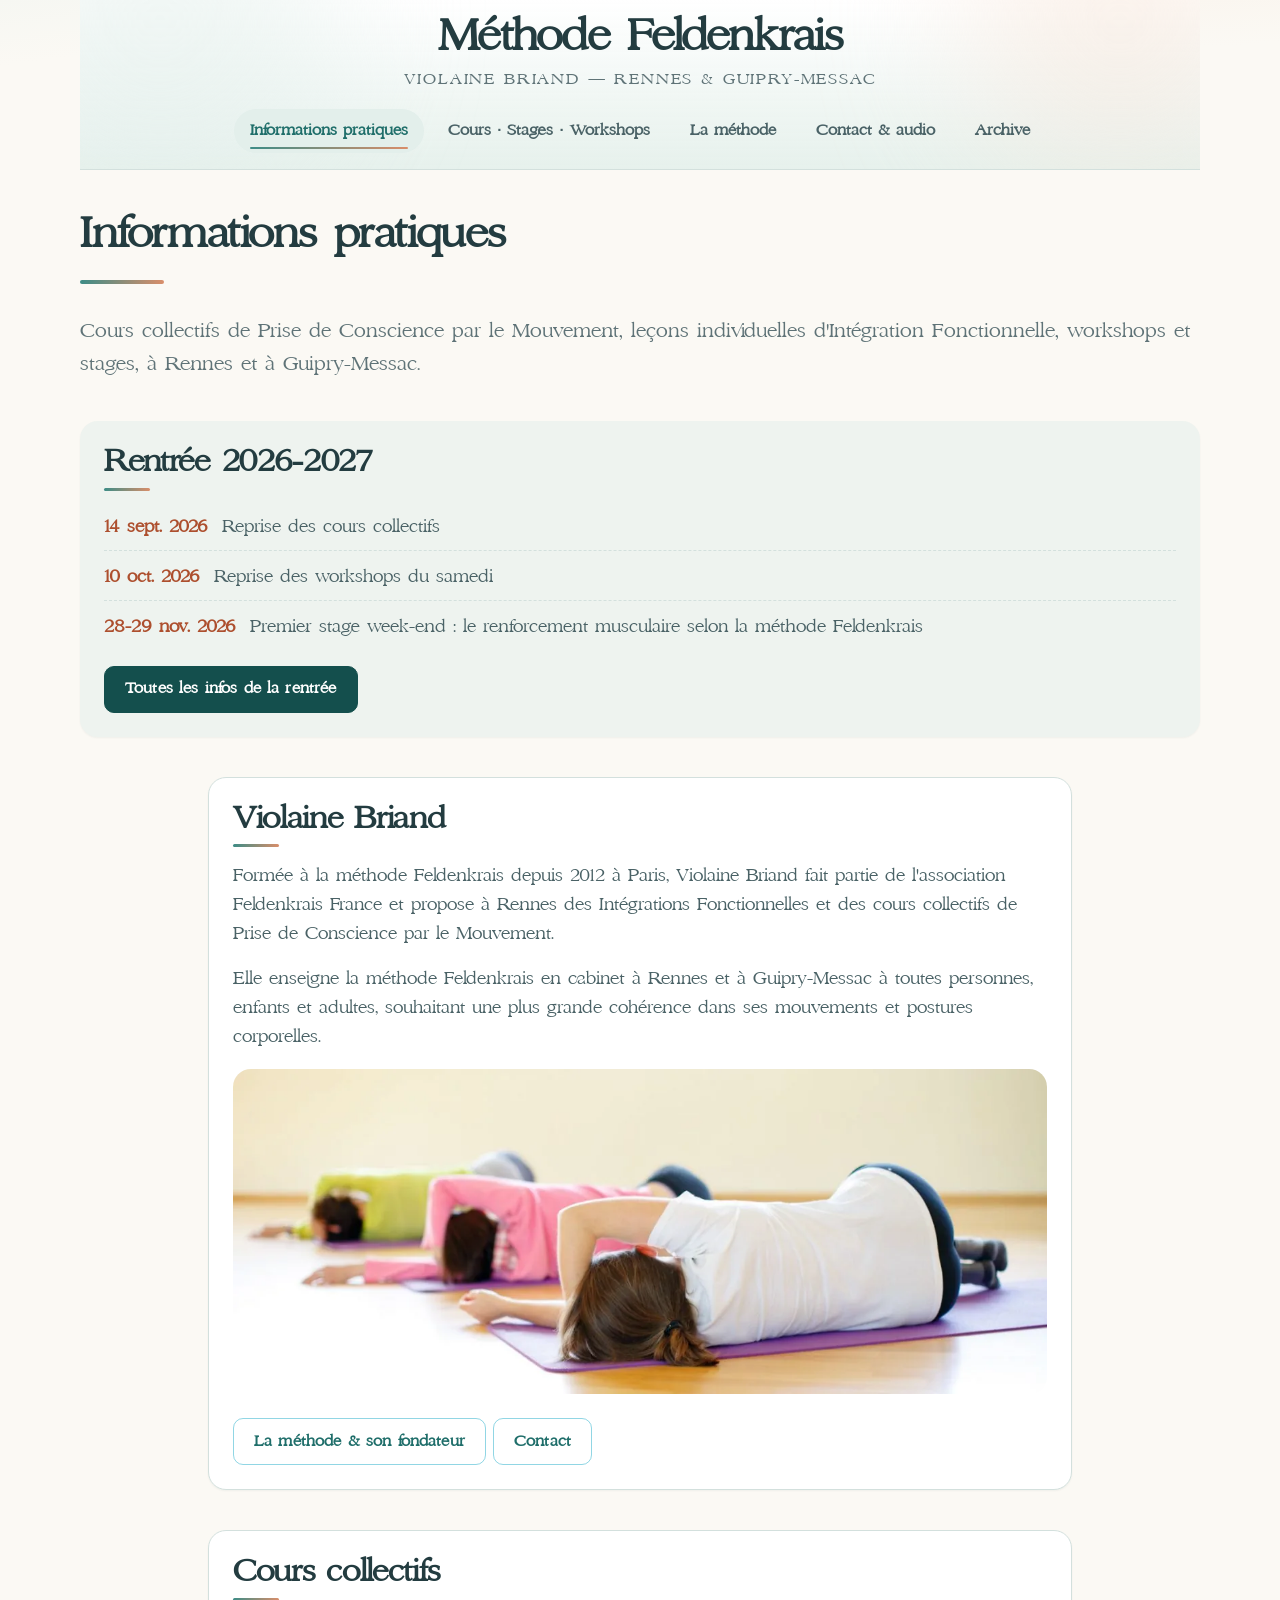
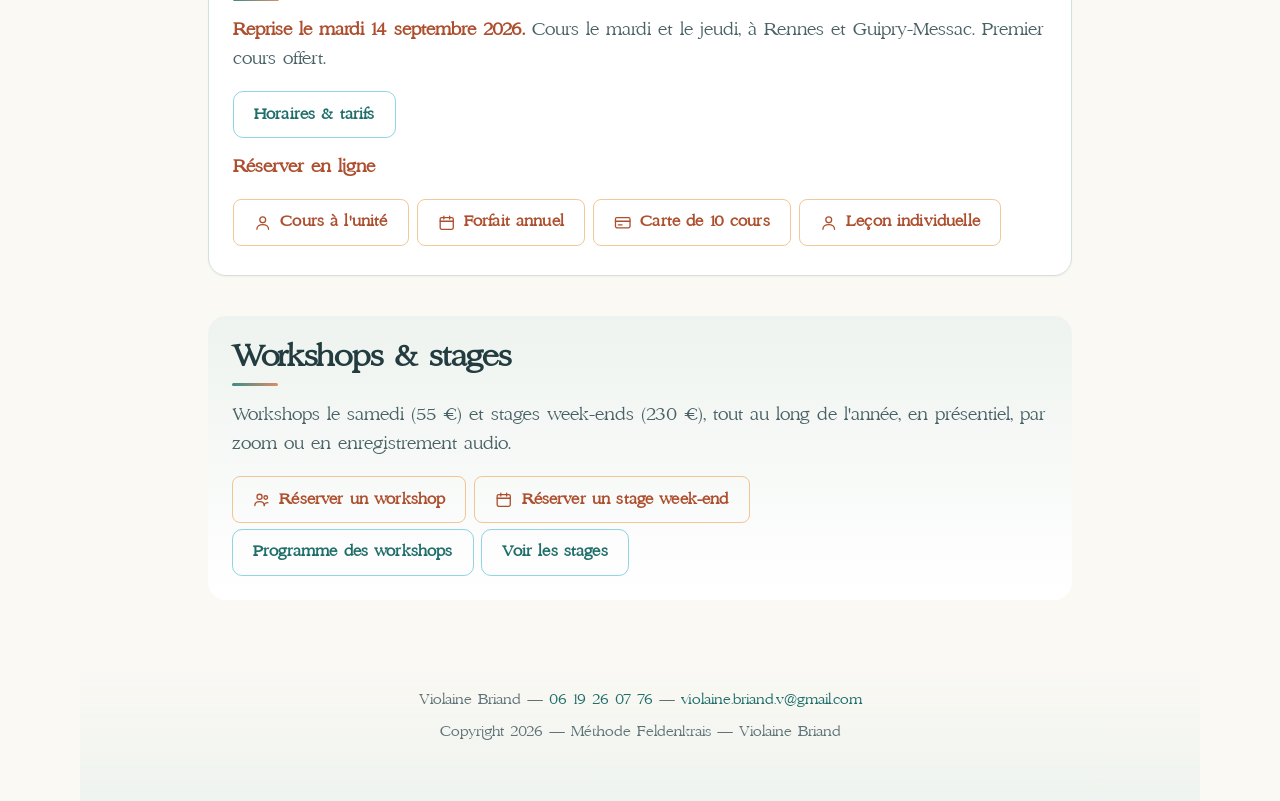
==== index.html @ bdef85f6 "Palette sauge/terracotta/crème, suppression police Radiogram, retrait téléphone du header" ====
<!DOCTYPE html>
<html lang="fr">
<head>
  <meta charset="UTF-8">
  <meta name="viewport" content="width=device-width, initial-scale=1">
  <title>Feldenkrais à Rennes : cours, ateliers et tarifs — Violaine Briand</title>
  <meta name="description" content="Cours collectifs et leçons individuelles de la méthode Feldenkrais à Rennes et Guipry-Messac avec Violaine Briand. Horaires, tarifs, workshops 2026-2027 et stages.">
  <link rel="canonical" href="https://www.violainebriand.com/">
  <meta property="og:title" content="Feldenkrais à Rennes : cours, ateliers et tarifs — Violaine Briand">
  <meta property="og:description" content="Cours collectifs et leçons individuelles de la méthode Feldenkrais à Rennes avec Violaine Briand.">
  <meta property="og:type" content="website">
  <meta property="og:url" content="https://www.violainebriand.com/">
  <meta property="og:locale" content="fr_FR">
  <meta property="og:image" content="https://www.violainebriand.com/assets/images/cours-collectif-photo.jpg">
  <meta name="twitter:card" content="summary_large_image">
  <meta name="theme-color" content="#144f4d">
  <link rel="icon" href="assets/images/favicon.svg" type="image/svg+xml">
  <link rel="preload" href="assets/fonts/Benefits.woff2" as="font" type="font/woff2" crossorigin>
  <link rel="stylesheet" href="assets/css/style.css">
  <script src="assets/js/main.js" defer></script>
  <script type="application/ld+json">
  {
    "@context": "https://schema.org",
    "@type": "HealthAndBeautyBusiness",
    "name": "Méthode Feldenkrais — Violaine Briand",
    "description": "Cours collectifs et leçons individuelles de la méthode Feldenkrais à Rennes et Guipry-Messac.",
    "url": "https://www.violainebriand.com/",
    "telephone": "+33619260776",
    "email": "violaine.briand.v@gmail.com",
    "address": {
      "@type": "PostalAddress",
      "streetAddress": "33 avenue Jean Janvier",
      "addressLocality": "Rennes",
      "postalCode": "35000",
      "addressCountry": "FR"
    },
    "areaServed": ["Rennes", "Guipry-Messac"]
  }
  </script>
</head>
<body>
  <div id="page">
    <a class="skip-link" href="#main">Aller au contenu</a>

    <header id="masthead" class="site-header">
      <div class="site-branding">
        <a href="index.html" rel="home">
          <span class="site-title">Méthode Feldenkrais</span>
        </a>
        <p class="site-description">Violaine Briand — Rennes &amp; Guipry-Messac</p>
      </div>

      <nav id="site-navigation" class="main-navigation" aria-label="Navigation principale">
        <button class="menu-toggle" type="button" aria-expanded="false" aria-controls="primary-menu">
          <span class="menu-toggle-icon" aria-hidden="true"></span> Menu
        </button>
        <div class="menu">
          <ul id="primary-menu">
            <li class="page_item current_page_item"><a href="index.html" aria-current="page">Informations pratiques</a></li>
            <li class="page_item"><a href="stage.html">Cours · Stages · Workshops</a></li>
            <li class="page_item"><a href="methode.html">La méthode</a></li>
            <li class="page_item"><a href="contact.html">Contact &amp; audio</a></li>
            <li class="page_item"><a href="actualite.html">Archive</a></li>
          </ul>
        </div>
      </nav>
    </header>

    <main id="main" class="site-content">
      <h1 class="page-title">Informations pratiques</h1>
      <p class="page-intro lead">Cours collectifs de Prise de Conscience par le Mouvement, leçons individuelles d'Intégration Fonctionnelle, workshops et stages, à Rennes et à Guipry-Messac.</p>

      <!-- Rentrée 2026-2027 -->
      <section class="card rentree" aria-labelledby="titre-rentree">
        <h2 class="widget-title" id="titre-rentree">Rentrée 2026-2027</h2>
        <ul class="event-list">
          <li><a href="stage.html"><span class="event-date">14 sept. 2026</span> Reprise des cours collectifs</a></li>
          <li><a href="stage.html"><span class="event-date">10 oct. 2026</span> Reprise des workshops du samedi</a></li>
          <li><a href="stage.html"><span class="event-date">28-29 nov. 2026</span> Premier stage week-end : le renforcement musculaire selon la méthode Feldenkrais</a></li>
        </ul>
        <p><a class="button button--primary" href="stage.html">Toutes les infos de la rentrée</a></p>
      </section>

      <div class="panel-grid home-grid">

        <!-- Bloc 1 : présentation -->
        <section class="card" aria-labelledby="titre-violaine">
          <h2 class="widget-title" id="titre-violaine">Violaine Briand</h2>
          <p>Formée à la méthode Feldenkrais depuis 2012 à Paris, Violaine Briand fait partie de l'association Feldenkrais France et propose à Rennes des Intégrations Fonctionnelles et des cours collectifs de Prise de Conscience par le Mouvement.</p>
          <p>Elle enseigne la méthode Feldenkrais en cabinet à Rennes et à Guipry-Messac à toutes personnes, enfants et adultes, souhaitant une plus grande cohérence dans ses mouvements et postures corporelles.</p>

          <picture>
            <source srcset="assets/images/cours-collectif-photo.webp" type="image/webp">
            <img src="assets/images/cours-collectif-photo.jpg" alt="Cours collectif de méthode Feldenkrais à Rennes" width="1200" height="480" fetchpriority="high" decoding="async">
          </picture>

          <p class="mt-md">
            <a class="button" href="methode.html">La méthode &amp; son fondateur</a>
            <a class="button" href="contact.html">Contact</a>
          </p>
        </section>

        <!-- Bloc 2 : cours collectifs -->
        <section class="card" aria-labelledby="titre-cours">
          <h2 class="widget-title" id="titre-cours">Cours collectifs</h2>
          <p><strong class="accent">Reprise le mardi 14 septembre 2026.</strong> Cours le mardi et le jeudi, à Rennes et Guipry-Messac. Premier cours offert.</p>
          <p><a class="button" href="stage.html">Horaires &amp; tarifs</a></p>

          <p><strong class="accent">Réserver en ligne</strong></p>
          <ul class="pay-list">
            <li><a class="button" href="https://buy.stripe.com/00wbJ1fwV6Mp73d62WgrS01" target="_blank" rel="noopener"><svg class="pay-icon" viewBox="0 0 24 24" fill="none" stroke="currentColor" stroke-width="1.8" stroke-linecap="round" stroke-linejoin="round" aria-hidden="true"><circle cx="12" cy="8" r="4"/><path d="M4 21c0-4 3.5-6.5 8-6.5s8 2.5 8 6.5"/></svg> Cours à l'unité</a></li>
            <li><a class="button" href="https://buy.stripe.com/3cI3cvckJ8Ux73d1MGgrS02" target="_blank" rel="noopener"><svg class="pay-icon" viewBox="0 0 24 24" fill="none" stroke="currentColor" stroke-width="1.8" stroke-linecap="round" stroke-linejoin="round" aria-hidden="true"><rect x="3" y="5" width="18" height="16" rx="2"/><path d="M3 10h18M8 3v4M16 3v4"/></svg> Forfait annuel</a></li>
            <li><a class="button" href="https://buy.stripe.com/28EeVd2K9daNbjt770grS03" target="_blank" rel="noopener"><svg class="pay-icon" viewBox="0 0 24 24" fill="none" stroke="currentColor" stroke-width="1.8" stroke-linecap="round" stroke-linejoin="round" aria-hidden="true"><rect x="2" y="5" width="20" height="14" rx="2"/><path d="M2 10h20M6 15h5"/></svg> Carte de 10 cours</a></li>
            <li><a class="button" href="https://buy.stripe.com/7sY9AT98x0o1evF9f8grS05" target="_blank" rel="noopener"><svg class="pay-icon" viewBox="0 0 24 24" fill="none" stroke="currentColor" stroke-width="1.8" stroke-linecap="round" stroke-linejoin="round" aria-hidden="true"><circle cx="12" cy="8" r="4"/><path d="M4 21c0-4 3.5-6.5 8-6.5s8 2.5 8 6.5"/></svg> Leçon individuelle</a></li>
          </ul>
        </section>

        <!-- Bloc 3 : workshops & stages -->
        <section class="card card-soft" aria-labelledby="titre-workshops">
          <h2 class="widget-title" id="titre-workshops">Workshops &amp; stages</h2>
          <p>Workshops le samedi (55 €) et stages week-ends (230 €), tout au long de l'année, en présentiel, par zoom ou en enregistrement audio.</p>
          <ul class="pay-list">
            <li><a class="button" href="https://buy.stripe.com/7sY7sL0C11s55Z962WgrS04" target="_blank" rel="noopener"><svg class="pay-icon" viewBox="0 0 24 24" fill="none" stroke="currentColor" stroke-width="1.8" stroke-linecap="round" stroke-linejoin="round" aria-hidden="true"><circle cx="9" cy="8" r="3.5"/><path d="M2.5 20c0-3.5 3-5.5 6.5-5.5s6.5 2 6.5 5.5"/><circle cx="17.5" cy="9" r="2.5"/><path d="M15.5 20c0-2.5 2-4 5-4"/></svg> Réserver un workshop</a></li>
            <li><a class="button" href="https://buy.stripe.com/5kQcN5esRc6J3R10ICgrS0b" target="_blank" rel="noopener"><svg class="pay-icon" viewBox="0 0 24 24" fill="none" stroke="currentColor" stroke-width="1.8" stroke-linecap="round" stroke-linejoin="round" aria-hidden="true"><rect x="3" y="5" width="18" height="16" rx="2"/><path d="M3 10h18M8 3v4M16 3v4"/></svg> Réserver un stage week-end</a></li>
          </ul>
          <p>
            <a class="button" href="stage.html">Programme des workshops</a>
            <a class="button" href="stage.html">Voir les stages</a>
          </p>
        </section>

      </div>
    </main>

    <footer id="colophon" class="site-footer">
      <p class="footer-contact site-info">
        Violaine Briand — <a href="tel:+33619260776">06 19 26 07 76</a> —
        <a href="mailto:violaine.briand.v@gmail.com">violaine.briand.v@gmail.com</a>
      </p>
      <p class="site-info">Copyright 2026 — Méthode Feldenkrais — Violaine Briand</p>
    </footer>
  </div>
</body>
</html>
---- assets/css/style.css ----
/* ============================================================
   Méthode Feldenkrais — Violaine Briand
   Design premium : turquoise & orange clair
   ============================================================ */

/* ---- Polices ----
   Pour changer une police : modifiez la variable correspondante
   ci-dessous (dans :root) et l'@font-face associé.
   Rôles :
     --font-display : logo / titre principal (.site-title)
     --font-heading : titre de page (h1)
     --font-subhead : titres secondaires (h2, h3, h4, .widget-title, .entry-title)
     --font-body    : texte courant
     --font-nav     : liens du menu
     --font-accent  : libellés, métadonnées, boutons
   ---------------------------------------------------------- */
@font-face {
  font-family: 'Benefits';
  src: url('../fonts/Benefits.woff2') format('woff2'),
       url('../fonts/Benefits.ttf') format('truetype');
  font-weight: 400;
  font-style: normal;
  font-display: swap;
}

:root {
  --teal:        #3d8c86;
  --teal-dark:   #1f6e6a;
  --teal-deep:   #144f4d;
  --teal-soft:   #e3efeb;
  --orange:      #d98e6a;
  --orange-dark: #ad4f2e;
  --orange-soft: #f7e7db;

  --ink:   #233c40;
  --text:  #4a6266;
  --muted: #5f7377;
  --border:#d3e0dd;

  --bg:      #ffffff;
  --bg-page: #fbf9f4;
  --bg-soft: #eef3ef;

  --font-body:    'Benefits', 'Quicksand', 'Helvetica Neue', Helvetica, Arial, sans-serif;
  --font-display: 'Benefits', 'Quicksand', Georgia, serif;
  --font-heading: 'Benefits', 'Quicksand', 'Helvetica Neue', Helvetica, Arial, sans-serif;
  --font-subhead: 'Benefits', 'Quicksand', Georgia, serif;
  --font-nav:     'Benefits', 'Quicksand', 'Helvetica Neue', Helvetica, Arial, sans-serif;
  --font-accent:  'Benefits', 'Quicksand', 'Helvetica Neue', Helvetica, Arial, sans-serif;

  --fs-display: clamp(2.25rem, 1.5rem + 2.6vw, 3.5rem);
  --fs-h1:      clamp(1.9rem, 1.4rem + 1.6vw, 2.6rem);
  --fs-h2:      clamp(1.5rem, 1.25rem + 0.8vw, 2rem);
  --fs-h3:      1.375rem;
  --fs-h4:      1.125rem;
  --fs-lead:    1.1875rem;
  --fs-body:    1.0625rem;
  --fs-sm:      0.9375rem;

  --space-xs: 0.5rem;
  --space-sm: 1rem;
  --space-md: 1.5rem;
  --space-lg: 2.5rem;
  --space-xl: 4rem;

  --radius: 18px;
  --shadow:       0 18px 44px rgba(35, 60, 64, 0.14);
  --shadow-hover: 0 26px 60px rgba(35, 60, 64, 0.20);
  --shadow-orange:0 18px 44px rgba(173, 79, 46, 0.20);
}

/* ---- Reset ---- */
*, *::before, *::after { box-sizing: border-box; margin: 0; padding: 0; }

html {
  font-size: 100%;
  scroll-behavior: smooth;
  scroll-padding-top: 5rem;
  -webkit-text-size-adjust: 100%;
}

body {
  background: var(--bg-page);
  color: var(--text);
  font-family: var(--font-body);
  font-size: var(--fs-body);
  line-height: 1.7;
  -webkit-font-smoothing: antialiased;
  overflow-x: clip;
  background-image:
    radial-gradient(1100px 480px at 90% -10%, var(--orange-soft), transparent 60%),
    radial-gradient(1100px 520px at -10% -10%, var(--teal-soft), transparent 60%);
}

::selection { background: var(--teal-deep); color: #fff; }

a { color: var(--teal-dark); text-decoration: none; transition: color 0.25s ease; }
a:hover, a:focus-visible { color: var(--orange-dark); }

:focus-visible {
  outline: 3px solid var(--teal-deep);
  outline-offset: 2px;
}

img { max-width: 100%; height: auto; display: block; border-radius: var(--radius); }
.method-grid img { width: 100%; }

h1, h2, h3, h4 {
  color: var(--ink);
  font-weight: 700;
  line-height: 1.25;
  letter-spacing: -0.01em;
  text-wrap: balance;
  text-rendering: optimizeLegibility;
}
h1 { font-family: var(--font-heading); font-size: var(--fs-h1); }
h2 { font-family: var(--font-subhead); font-weight: 700; font-size: var(--fs-h2); }
h3 { font-family: var(--font-subhead); font-weight: 600; font-size: var(--fs-h3); }
h4 { font-family: var(--font-subhead); font-weight: 600; font-size: var(--fs-h4); }

p, ul, ol { margin-bottom: var(--space-sm); }
ul, ol { padding-left: 1.25rem; }
li { margin-bottom: 0.35rem; }

hr {
  border: none;
  height: 2px;
  border-radius: 2px;
  margin: var(--space-md) 0;
  background: linear-gradient(90deg, var(--teal), var(--orange), rgba(12, 165, 196, 0.05));
}

strong { color: var(--ink); }

/* ---- Layout : pleine largeur ---- */
#page {
  width: 100%;
  max-width: 76rem;
  margin-inline: auto;
  padding: 0 clamp(1rem, 4vw, 3rem);
}

.site-content { margin-bottom: var(--space-xl); }

/* ---- Header ---- */
.site-header {
  position: sticky;
  top: 0;
  z-index: 100;
  overflow: hidden;
  border-bottom: 1px solid var(--border);
  margin-bottom: var(--space-lg);
  padding: 0.9rem 0 1rem;
  background: linear-gradient(180deg, rgba(255, 255, 255, 0.96) 0%, rgba(227, 239, 235, 0.88) 100%);
  backdrop-filter: blur(10px);
  -webkit-backdrop-filter: blur(10px);
}
.site-header::before,
.site-header::after {
  content: "";
  position: absolute;
  border-radius: 50%;
  filter: blur(70px);
  opacity: 0.5;
  z-index: 0;
  pointer-events: none;
}
.site-header::before {
  width: 360px; height: 360px;
  background: var(--teal-soft);
  top: -160px; left: -100px;
  animation: drift 16s ease-in-out infinite;
}
.site-header::after {
  width: 320px; height: 320px;
  background: var(--orange-soft);
  top: -140px; right: -80px;
  animation: drift 20s ease-in-out infinite reverse;
}
.site-branding, .main-navigation { position: relative; z-index: 1; }

.site-branding { text-align: center; margin-bottom: var(--space-sm); }
.site-branding a { text-decoration: none; }
.site-title {
  color: var(--ink);
  font-family: var(--font-display);
  font-size: clamp(1.7rem, 1.3rem + 2.2vw, 2.7rem);
  font-weight: 700;
  letter-spacing: -0.02em;
  line-height: 1.15;
  transition: color 0.3s ease;
}
.site-branding a:hover .site-title { color: var(--teal-dark); }
.site-description {
  font-family: var(--font-display);
  font-size: 0.95rem;
  font-weight: 400;
  letter-spacing: 0.12em;
  text-transform: uppercase;
  margin-top: 0.2rem;
  color: var(--muted);
}

/* ---- Navigation ---- */
.main-navigation { font-family: var(--font-nav); font-size: 0.95rem; }

.main-navigation .menu-toggle {
  display: none;
  align-items: center;
  gap: 0.5rem;
  margin: 0 auto;
  background: transparent;
  border: 1px solid rgba(12, 165, 196, 0.45);
  border-radius: 10px;
  color: var(--teal-dark);
  cursor: pointer;
  font: inherit;
  font-weight: 600;
  padding: 0.6rem 1.2rem;
  transition: background 0.2s ease, color 0.2s ease;
}
.main-navigation .menu-toggle:hover {
  background: var(--teal-dark);
  color: #fff;
}
.main-navigation .menu-toggle .menu-toggle-icon {
  display: inline-block;
  width: 1.1em;
  border-top: 2px solid currentColor;
  border-bottom: 6px double currentColor;
  height: 0.75em;
}

.main-navigation ul {
  display: flex;
  flex-wrap: wrap;
  gap: 0.25rem 0.5rem;
  justify-content: center;
  list-style: none;
  margin: 0;
  padding: 0;
}
.main-navigation li { margin: 0; }
.main-navigation a {
  border-radius: 999px;
  color: var(--text);
  display: block;
  font-weight: 600;
  padding: 0.55rem 1rem;
  text-decoration: none;
  position: relative;
  transition: color 0.25s ease, background 0.25s ease, transform 0.25s ease;
}
.main-navigation a::after {
  content: "";
  position: absolute;
  left: 1rem;
  right: 1rem;
  bottom: 0.2rem;
  height: 2px;
  border-radius: 2px;
  background: linear-gradient(90deg, var(--teal), var(--orange));
  transform: scaleX(0);
  transform-origin: left;
  transition: transform 0.3s ease;
}
.main-navigation a:hover { background: var(--bg-soft); color: var(--teal-dark); transform: translateY(-1px); }
.main-navigation a:hover::after,
.main-navigation .current_page_item > a::after { transform: scaleX(1); }
.main-navigation .current_page_item > a {
  background: var(--teal-soft);
  color: var(--teal-dark);
}

/* ---- Skip link ---- */
.skip-link {
  position: absolute;
  left: -9999px;
  top: 0;
  z-index: 999;
  background: var(--teal);
  color: #fff;
  padding: 0.5rem 1rem;
}
.skip-link:focus { left: 0; }

/* ---- Grid ---- */
.panel-grid {
  display: grid;
  gap: var(--space-lg);
  margin-bottom: var(--space-lg);
  align-items: start;
}
.home-grid   { grid-template-columns: minmax(0, 1fr); max-width: 54rem; margin: 0 auto; }
.method-grid { grid-template-columns: minmax(0, 1fr) minmax(0, 2fr); }
.method-grid-alt { grid-template-columns: minmax(0, 2fr) minmax(0, 1fr); }
.contact-grid { grid-template-columns: minmax(0, 1fr) minmax(0, 1.4fr); }
.contact-grid-alt { grid-template-columns: minmax(0, 1.8fr) minmax(0, 1fr); }

/* ---- Cards ---- */
.card {
  background: var(--bg);
  border: 1px solid var(--border);
  border-radius: var(--radius);
  box-shadow: 0 1px 2px rgba(20, 54, 59, 0.05);
  padding: var(--space-md);
  position: relative;
  transition: transform 0.45s cubic-bezier(0.22, 0.61, 0.36, 1), box-shadow 0.45s ease;
}
.card:hover {
  transform: translateY(-6px);
  box-shadow: var(--shadow);
}
.card > *:last-child { margin-bottom: 0; }
.card-soft {
  background: linear-gradient(180deg, var(--bg-soft), #ffffff);
  box-shadow: none;
  border: none;
}

.widget-title {
  color: var(--ink);
  font-family: var(--font-subhead);
  font-size: var(--fs-h2);
  margin-bottom: var(--space-sm);
  padding-bottom: 0.5rem;
  position: relative;
}
.widget-title::after {
  content: "";
  position: absolute;
  left: 0;
  bottom: 0;
  width: 46px;
  height: 3px;
  border-radius: 3px;
  background: linear-gradient(90deg, var(--teal), var(--orange));
}

/* ---- Content ---- */
.page-title {
  border-bottom: none;
  margin-bottom: var(--space-md);
  padding-bottom: var(--space-xs);
  position: relative;
}
.page-title::after {
  content: "";
  display: block;
  width: 84px;
  height: 4px;
  border-radius: 4px;
  margin-top: 0.45em;
  background: linear-gradient(90deg, var(--teal), var(--orange));
  transform-origin: left;
  animation: barGrow 0.9s ease both;
}
.page-intro { color: var(--muted); margin-bottom: var(--space-lg); }

.post {
  border-bottom: none;
  margin-bottom: var(--space-lg);
  padding-bottom: 0;
}
.post + .post::before {
  content: "";
  display: block;
  height: 2px;
  margin-bottom: var(--space-lg);
  border-radius: 2px;
  background: linear-gradient(90deg, rgba(12, 165, 196, 0.45), rgba(247, 162, 59, 0.15), rgba(12, 165, 196, 0.03));
}
.post:last-of-type { border-bottom: none; }
.entry-header { margin-bottom: var(--space-sm); }
.entry-title { font-family: var(--font-subhead); font-weight: 600; font-size: 1.5rem; margin-bottom: 0.25rem; }
.entry-meta {
  align-items: center;
  color: var(--muted);
  display: flex;
  flex-wrap: wrap;
  font-family: var(--font-accent);
  font-size: 0.85rem;
  gap: 0.75rem;
}
.entry-content > *:last-child { margin-bottom: 0; }

/* ---- Listes de dates ---- */
.schedule { list-style: none; padding: 0; }
.schedule li {
  border-bottom: 1px dashed var(--border);
  display: grid;
  gap: 0.1rem 1rem;
  grid-template-columns: 9.5rem 1fr;
  padding: 0.5rem 0;
  transition: padding-left 0.25s ease;
}
.schedule li:hover { padding-left: 0.4rem; }
.schedule li:last-child { border-bottom: none; }
.schedule .date { color: var(--teal-dark); font-weight: 700; }
.schedule .theme { color: var(--text); }

.info-list { list-style: none; padding: 0; }
.info-list li { border-bottom: 1px dashed var(--border); padding: 0.45rem 0; }
.info-list li:last-child { border-bottom: none; }

/* ---- Boutons de paiement ---- */
.pay-list {
  list-style: none;
  padding: 0;
  margin: 0.25rem 0 0;
  display: flex;
  flex-wrap: wrap;
  justify-content: flex-start;
  gap: 0.5rem;
}
a.button[href*="buy.stripe.com"] {
  display: inline-flex;
  align-items: center;
  gap: 0.55rem;
  border-radius: 8px;
}
.pay-icon { width: 1.15em; height: 1.15em; flex: none; }

/* ---- Bloc rentrée / événements ---- */
.rentree {
  background: var(--bg-soft);
  border: none;
  border-radius: var(--radius);
  padding: var(--space-md);
  margin-bottom: var(--space-lg);
}
.event-list { list-style: none; padding: 0; margin: 0 0 var(--space-sm); }
.event-list li a {
  display: flex;
  gap: 0.9rem;
  align-items: baseline;
  color: var(--text);
  padding: 0.45rem 0;
  border-bottom: 1px dashed var(--border);
  transition: color 0.2s ease, padding-left 0.2s ease;
}
.event-list li:last-child a { border-bottom: none; }
.event-list li a:hover { color: var(--teal-dark); padding-left: 0.35rem; }
.event-list .event-date { color: var(--orange-dark); font-weight: 700; white-space: nowrap; }

/* ---- Boutons ---- */
.button {
  display: inline-block;
  background: transparent;
  color: var(--teal-dark);
  border: 1px solid rgba(12, 165, 196, 0.45);
  border-radius: 10px;
  font-family: var(--font-accent);
  font-weight: 600;
  font-size: 0.95rem;
  letter-spacing: 0.01em;
  padding: 0.6rem 1.25rem;
  text-decoration: none;
  transition: background 0.2s ease, color 0.2s ease, border-color 0.2s ease;
}
.button:hover, .button:focus-visible {
  background: var(--teal-dark);
  border-color: var(--teal-dark);
  color: #fff;
}

.button--primary {
  background: var(--teal-deep);
  border-color: var(--teal-deep);
  color: #fff;
}
.button--primary:hover, .button--primary:focus-visible {
  background: var(--teal-dark);
  border-color: var(--teal-dark);
  color: #fff;
}

.pay-list .button {
  color: var(--orange-dark);
  border-color: rgba(229, 133, 28, 0.45);
}
.pay-list .button:hover, .pay-list .button:focus-visible {
  background: var(--orange-dark);
  border-color: var(--orange-dark);
  color: #fff;
}

/* ---- Figures ---- */
figure { margin-bottom: var(--space-md); }
figure img {
  border-radius: var(--radius);
  margin-inline: auto;
  transition: transform 0.5s cubic-bezier(0.2, 0.6, 0.2, 1), box-shadow 0.5s ease;
}
figure img:hover { transform: scale(1.02); box-shadow: 0 22px 46px rgba(12, 165, 196, 0.16); }
figcaption {
  color: var(--muted);
  font-family: var(--font-accent);
  font-size: 0.85rem;
  font-style: italic;
  margin-top: var(--space-xs);
  text-align: center;
}

/* ---- Accents de texte ---- */
.accent { color: var(--orange-dark); }
.highlight { color: var(--teal-dark); }
.lead { font-size: var(--fs-lead); }

.mt-sm { margin-top: var(--space-sm); }
.mt-md { margin-top: var(--space-md); }
.mb-md { margin-bottom: var(--space-md); }
.m-0   { margin: 0; }

/* ---- Polices spécifiques par page ---- */
body.blog .page-title { font-family: var(--font-subhead); font-weight: 600; }

/* ---- Stage dépliable (accordéon) ---- */
.stage-details { margin: 0.5rem 0 1rem; }
.stage-details summary {
  list-style: none;
  cursor: pointer;
  font-family: var(--font-display);
  font-weight: 600;
  font-size: 1.4rem;
  line-height: 1.3;
  color: var(--ink);
}
.stage-details summary::-webkit-details-marker { display: none; }
.stage-details summary::before {
  content: "+";
  display: inline-block;
  margin-right: 0.6rem;
  font-weight: 700;
  color: var(--orange-dark);
}
.stage-details[open] summary::before { content: "–"; }
.stage-details-body {
  margin-top: 0.75rem;
  padding-left: 1.5rem;
  border-left: 2px solid var(--teal-soft);
}

/* ---- Footer ---- */
.site-footer {
  border-top: none;
  color: var(--muted);
  font-size: 0.9rem;
  padding: var(--space-md) 0 var(--space-lg);
  background: linear-gradient(180deg, rgba(255, 255, 255, 0) 0%, var(--bg-soft) 100%);
}
.site-footer a { color: var(--teal-dark); }
.site-footer a:hover { color: var(--orange-dark); }
.footer-contact { margin-bottom: var(--space-xs); }
.site-info { text-align: center; }

/* ============================================================
   Animations
   ============================================================ */

@keyframes fadeUp {
  from { opacity: 0; transform: translateY(24px); }
  to   { opacity: 1; transform: translateY(0); }
}

@keyframes drift {
  0%, 100% { transform: translate(0, 0) scale(1); }
  50%      { transform: translate(26px, 34px) scale(1.1); }
}

@keyframes barGrow {
  from { transform: scaleX(0); }
  to   { transform: scaleX(1); }
}

.site-header  { animation: fadeUp 0.8s ease both; }
.site-content { animation: fadeUp 0.8s 0.15s ease both; }
.site-footer  { animation: fadeUp 0.8s 0.3s ease both; }

/* Reveal au scroll */
.reveal {
  opacity: 0;
  translate: 0 30px;
  scale: 0.98;
  filter: blur(6px);
  transition: opacity 0.9s cubic-bezier(0.22, 0.61, 0.36, 1),
              translate 0.9s cubic-bezier(0.22, 0.61, 0.36, 1),
              scale 0.9s cubic-bezier(0.22, 0.61, 0.36, 1),
              filter 0.9s ease;
}
.reveal.in-view {
  opacity: 1;
  translate: 0 0;
  scale: 1;
  filter: blur(0);
}

/* ---- Responsive ---- */
@media (max-width: 48rem) {
  .panel-grid { grid-template-columns: 1fr !important; gap: var(--space-md); }

  .main-navigation .menu-toggle { display: flex; }
  .main-navigation .menu { display: none; }
  .main-navigation .menu.toggled { display: block; margin-top: var(--space-xs); }
  .main-navigation ul { flex-direction: column; gap: 0; }
  .main-navigation a { border-bottom: 1px solid var(--border); border-radius: 0; padding: 0.75rem 0.5rem; }
  .main-navigation a::after { display: none; }

  .schedule li { grid-template-columns: 1fr; }
}

/* ---- Accessibilité ---- */
@media (prefers-reduced-motion: reduce) {
  *, *::before, *::after {
    animation: none !important;
    transition: none !important;
  }
  html { scroll-behavior: auto; }
  .reveal { opacity: 1; transform: none; translate: none; scale: none; filter: none; }
}

@media print {
  .main-navigation, .skip-link { display: none; }
  body { color: #000; font-size: 11pt; background: #fff; }
  .card { border: none; box-shadow: none; padding: 0; }
}
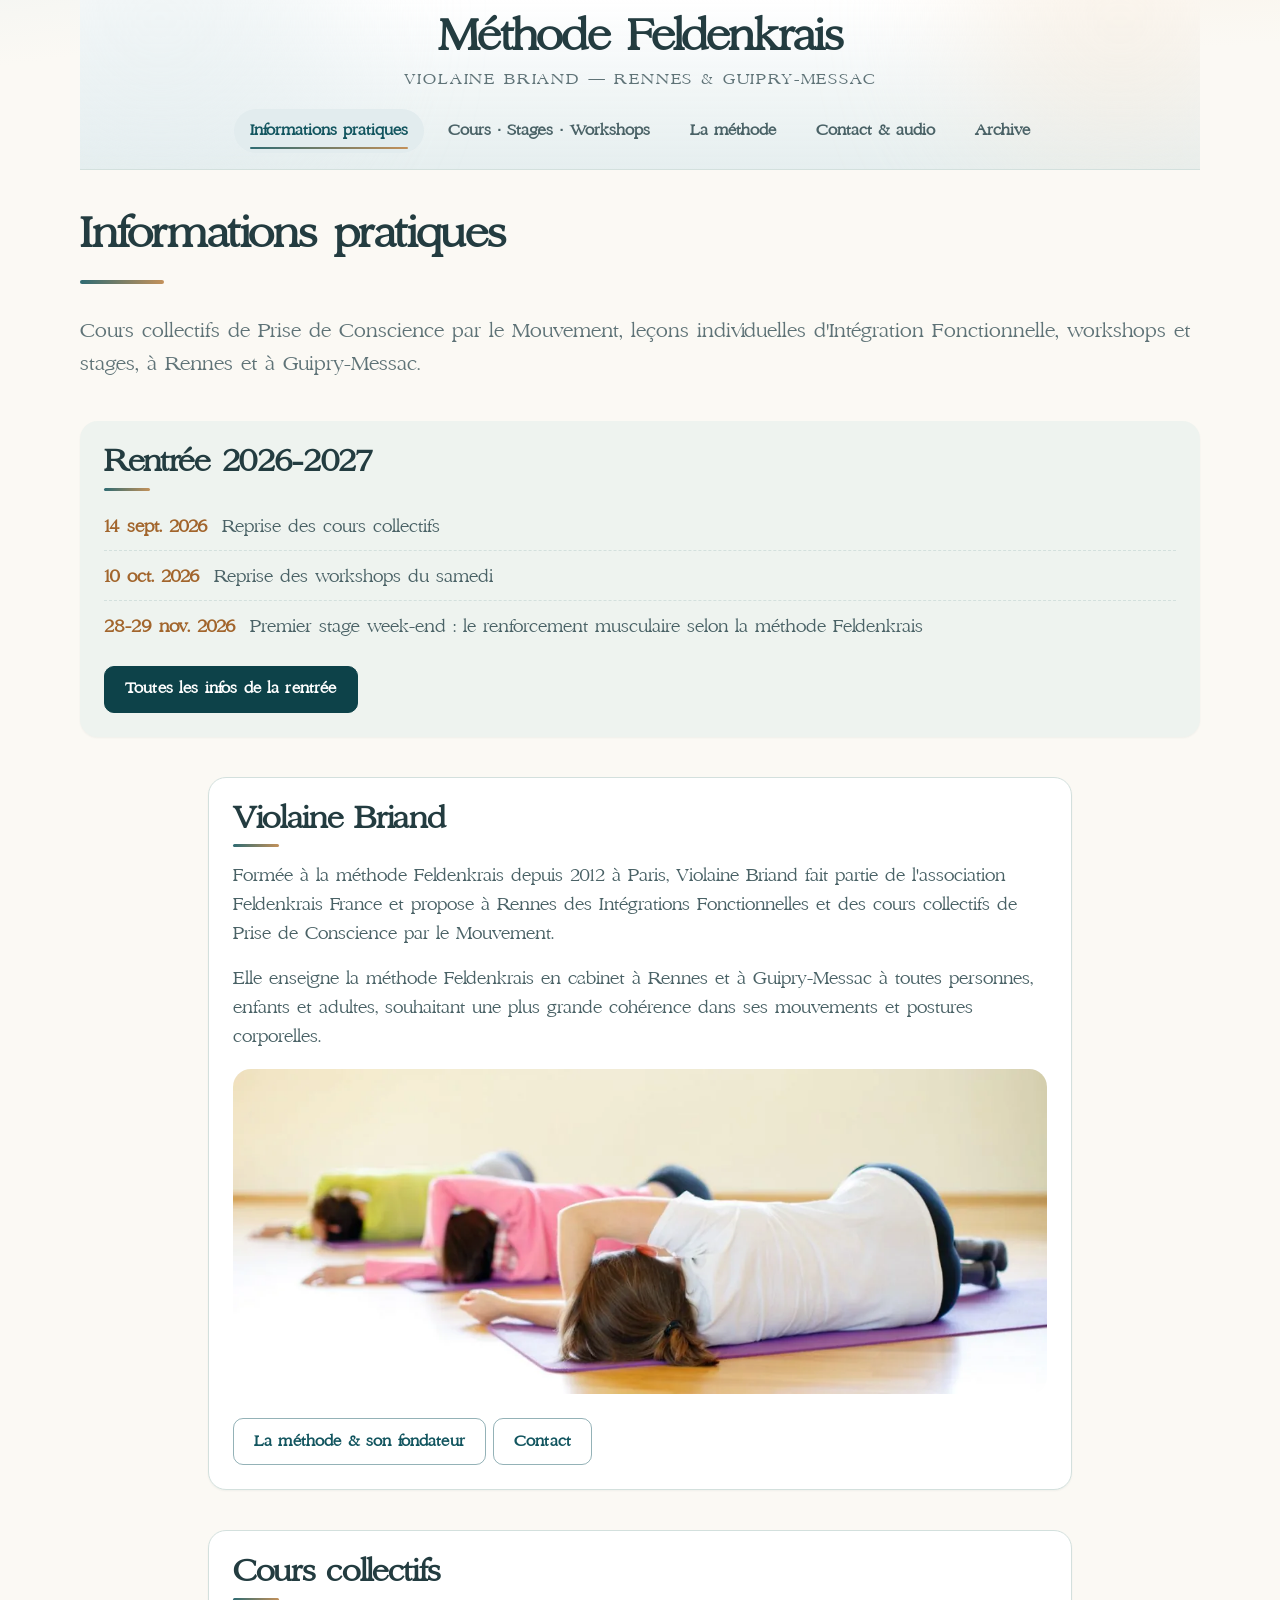
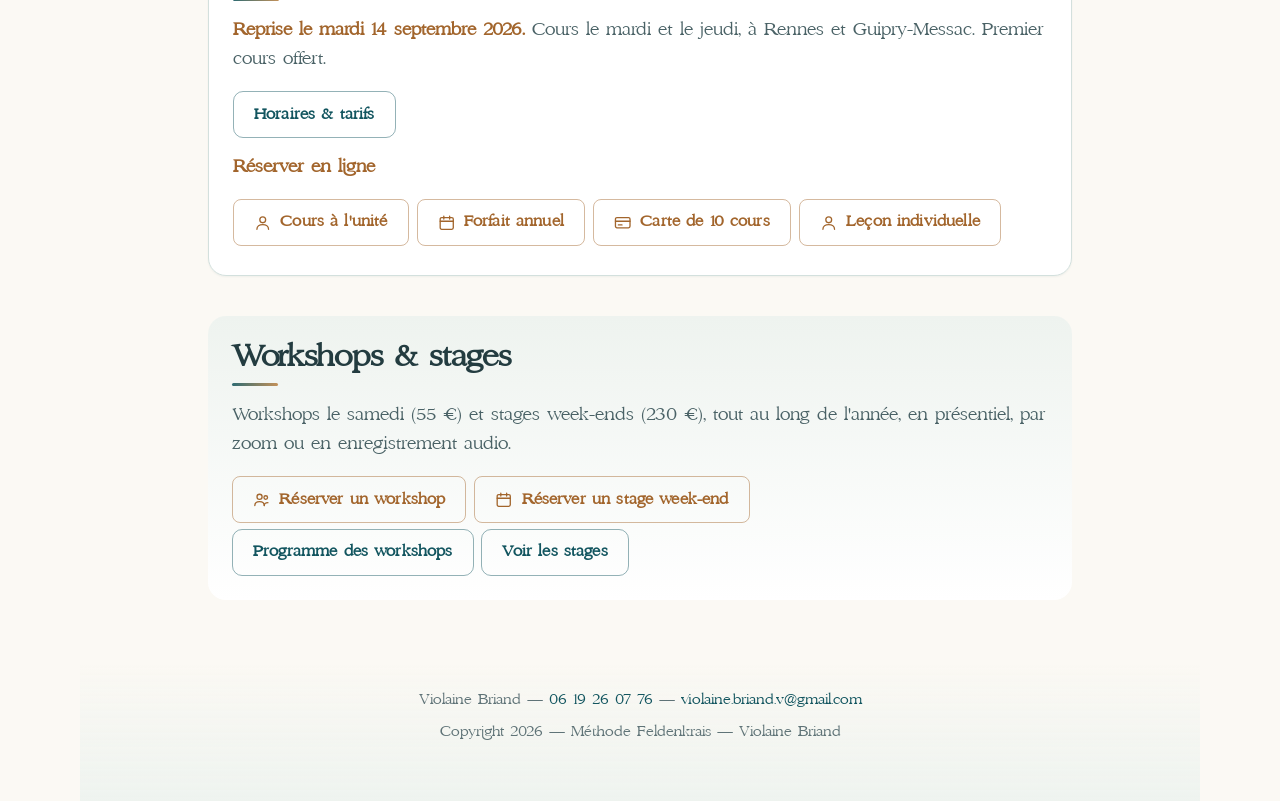
==== commit b161d9d0: "Palette B : bleu canard #12555F et ocre #A2652C" ====
--- a/index.html
+++ b/index.html
@@ -13,7 +13,7 @@
   <meta property="og:locale" content="fr_FR">
   <meta property="og:image" content="https://www.violainebriand.com/assets/images/cours-collectif-photo.jpg">
   <meta name="twitter:card" content="summary_large_image">
-  <meta name="theme-color" content="#144f4d">
+  <meta name="theme-color" content="#12555f">
   <link rel="icon" href="assets/images/favicon.svg" type="image/svg+xml">
   <link rel="preload" href="assets/fonts/Benefits.woff2" as="font" type="font/woff2" crossorigin>
   <link rel="stylesheet" href="assets/css/style.css">
--- a/assets/css/style.css
+++ b/assets/css/style.css
@@ -24,13 +24,13 @@
 }
 
 :root {
-  --teal:        #3d8c86;
-  --teal-dark:   #1f6e6a;
-  --teal-deep:   #144f4d;
-  --teal-soft:   #e3efeb;
-  --orange:      #d98e6a;
-  --orange-dark: #ad4f2e;
-  --orange-soft: #f7e7db;
+  --teal:        #2f6b72;
+  --teal-dark:   #12555f;
+  --teal-deep:   #0d4249;
+  --teal-soft:   #e2ecee;
+  --orange:      #c3915a;
+  --orange-dark: #a2652c;
+  --orange-soft: #f5e9d9;
 
   --ink:   #233c40;
   --text:  #4a6266;
@@ -66,7 +66,7 @@
   --radius: 18px;
   --shadow:       0 18px 44px rgba(35, 60, 64, 0.14);
   --shadow-hover: 0 26px 60px rgba(35, 60, 64, 0.20);
-  --shadow-orange:0 18px 44px rgba(173, 79, 46, 0.20);
+  --shadow-orange:0 18px 44px rgba(162, 101, 44, 0.20);
 }
 
 /* ---- Reset ---- */
@@ -127,7 +127,7 @@
   height: 2px;
   border-radius: 2px;
   margin: var(--space-md) 0;
-  background: linear-gradient(90deg, var(--teal), var(--orange), rgba(12, 165, 196, 0.05));
+  background: linear-gradient(90deg, var(--teal), var(--orange), rgba(18, 85, 95, 0.05));
 }
 
 strong { color: var(--ink); }
@@ -151,7 +151,7 @@
   border-bottom: 1px solid var(--border);
   margin-bottom: var(--space-lg);
   padding: 0.9rem 0 1rem;
-  background: linear-gradient(180deg, rgba(255, 255, 255, 0.96) 0%, rgba(227, 239, 235, 0.88) 100%);
+  background: linear-gradient(180deg, rgba(255, 255, 255, 0.96) 0%, rgba(226, 236, 238, 0.88) 100%);
   backdrop-filter: blur(10px);
   -webkit-backdrop-filter: blur(10px);
 }
@@ -210,7 +210,7 @@
   gap: 0.5rem;
   margin: 0 auto;
   background: transparent;
-  border: 1px solid rgba(12, 165, 196, 0.45);
+  border: 1px solid rgba(18, 85, 95, 0.45);
   border-radius: 10px;
   color: var(--teal-dark);
   cursor: pointer;
@@ -368,7 +368,7 @@
   height: 2px;
   margin-bottom: var(--space-lg);
   border-radius: 2px;
-  background: linear-gradient(90deg, rgba(12, 165, 196, 0.45), rgba(247, 162, 59, 0.15), rgba(12, 165, 196, 0.03));
+  background: linear-gradient(90deg, rgba(18, 85, 95, 0.45), rgba(162, 101, 44, 0.15), rgba(18, 85, 95, 0.03));
 }
 .post:last-of-type { border-bottom: none; }
 .entry-header { margin-bottom: var(--space-sm); }
@@ -448,7 +448,7 @@
   display: inline-block;
   background: transparent;
   color: var(--teal-dark);
-  border: 1px solid rgba(12, 165, 196, 0.45);
+  border: 1px solid rgba(18, 85, 95, 0.45);
   border-radius: 10px;
   font-family: var(--font-accent);
   font-weight: 600;
@@ -477,7 +477,7 @@
 
 .pay-list .button {
   color: var(--orange-dark);
-  border-color: rgba(229, 133, 28, 0.45);
+  border-color: rgba(162, 101, 44, 0.45);
 }
 .pay-list .button:hover, .pay-list .button:focus-visible {
   background: var(--orange-dark);
@@ -492,7 +492,7 @@
   margin-inline: auto;
   transition: transform 0.5s cubic-bezier(0.2, 0.6, 0.2, 1), box-shadow 0.5s ease;
 }
-figure img:hover { transform: scale(1.02); box-shadow: 0 22px 46px rgba(12, 165, 196, 0.16); }
+figure img:hover { transform: scale(1.02); box-shadow: 0 22px 46px rgba(18, 85, 95, 0.16); }
 figcaption {
   color: var(--muted);
   font-family: var(--font-accent);
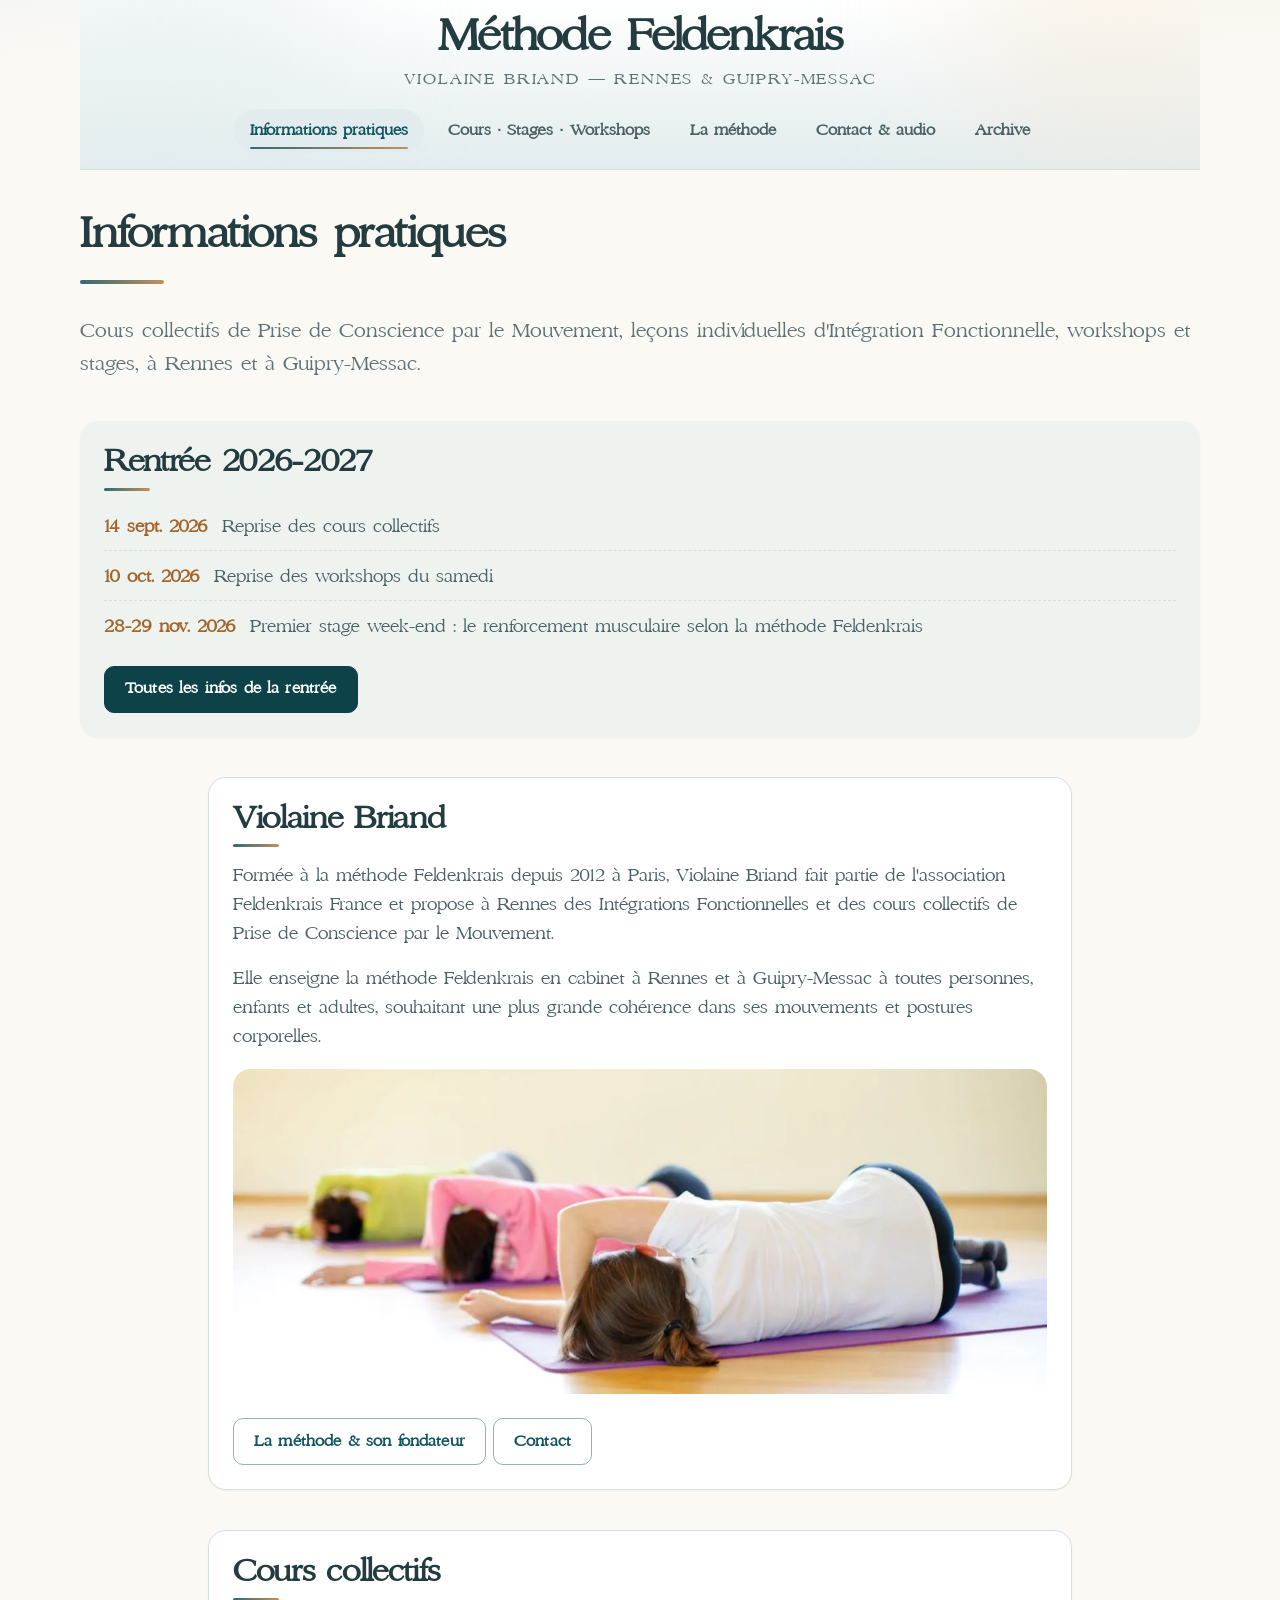
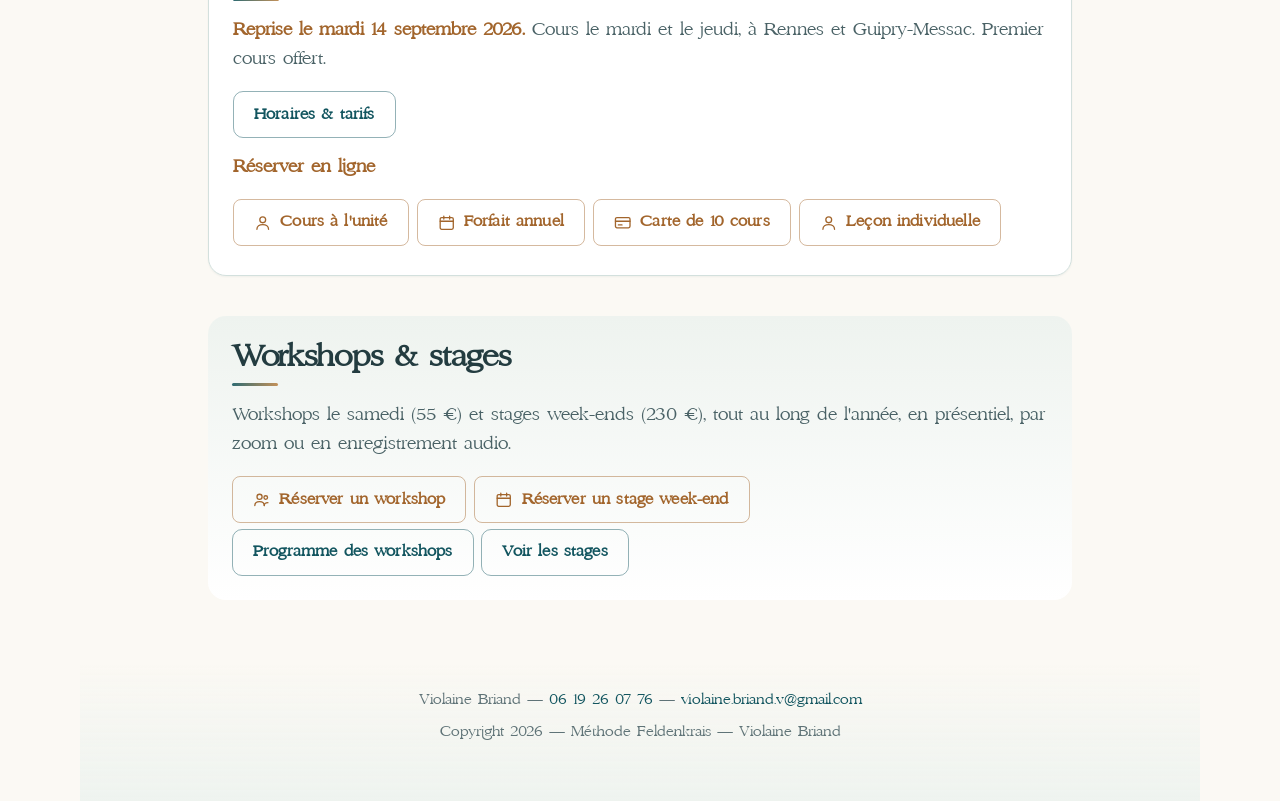
==== commit fc9a5bc4: "Menu mobile plein écran (overlay) avec fermeture sur lien/Échap" ====
--- a/index.html
+++ b/index.html
@@ -52,7 +52,8 @@
 
       <nav id="site-navigation" class="main-navigation" aria-label="Navigation principale">
         <button class="menu-toggle" type="button" aria-expanded="false" aria-controls="primary-menu">
-          <span class="menu-toggle-icon" aria-hidden="true"></span> Menu
+          <span class="menu-toggle-icon" aria-hidden="true"></span>
+          <span class="menu-toggle-label">Menu</span>
         </button>
         <div class="menu">
           <ul id="primary-menu">
--- a/assets/css/style.css
+++ b/assets/css/style.css
@@ -151,9 +151,7 @@
   border-bottom: 1px solid var(--border);
   margin-bottom: var(--space-lg);
   padding: 0.9rem 0 1rem;
-  background: linear-gradient(180deg, rgba(255, 255, 255, 0.96) 0%, rgba(226, 236, 238, 0.88) 100%);
-  backdrop-filter: blur(10px);
-  -webkit-backdrop-filter: blur(10px);
+  background: linear-gradient(180deg, #ffffff 0%, #e2ecee 100%);
 }
 .site-header::before,
 .site-header::after {
@@ -225,6 +223,7 @@
 }
 .main-navigation .menu-toggle .menu-toggle-icon {
   display: inline-block;
+  position: relative;
   width: 1.1em;
   border-top: 2px solid currentColor;
   border-bottom: 6px double currentColor;
@@ -563,6 +562,11 @@
   to   { opacity: 1; transform: translateY(0); }
 }
 
+@keyframes fadeIn {
+  from { opacity: 0; }
+  to   { opacity: 1; }
+}
+
 @keyframes drift {
   0%, 100% { transform: translate(0, 0) scale(1); }
   50%      { transform: translate(26px, 34px) scale(1.1); }
@@ -573,7 +577,7 @@
   to   { transform: scaleX(1); }
 }
 
-.site-header  { animation: fadeUp 0.8s ease both; }
+.site-header  { animation: fadeIn 0.8s ease both; }
 .site-content { animation: fadeUp 0.8s 0.15s ease both; }
 .site-footer  { animation: fadeUp 0.8s 0.3s ease both; }
 
@@ -599,12 +603,67 @@
 @media (max-width: 48rem) {
   .panel-grid { grid-template-columns: 1fr !important; gap: var(--space-md); }
 
-  .main-navigation .menu-toggle { display: flex; }
-  .main-navigation .menu { display: none; }
-  .main-navigation .menu.toggled { display: block; margin-top: var(--space-xs); }
-  .main-navigation ul { flex-direction: column; gap: 0; }
-  .main-navigation a { border-bottom: 1px solid var(--border); border-radius: 0; padding: 0.75rem 0.5rem; }
+  body.menu-open { overflow: hidden; }
+
+  .main-navigation .menu-toggle {
+    display: flex;
+    position: relative;
+    z-index: 301;
+  }
+
+  .main-navigation .menu {
+    position: fixed;
+    inset: 0;
+    z-index: 300;
+    display: flex;
+    flex-direction: column;
+    align-items: center;
+    justify-content: center;
+    padding: 2rem;
+    background: linear-gradient(180deg, var(--bg-page) 0%, var(--teal-soft) 100%);
+    opacity: 0;
+    visibility: hidden;
+    transition: opacity 0.3s ease, visibility 0.3s ease;
+  }
+  .main-navigation .menu.toggled {
+    opacity: 1;
+    visibility: visible;
+  }
+
+  .main-navigation ul {
+    flex-direction: column;
+    gap: 1rem;
+    width: 100%;
+    max-width: 20rem;
+    text-align: center;
+  }
+  .main-navigation li { width: 100%; }
+  .main-navigation a {
+    font-size: 1.25rem;
+    padding: 0.7rem 1.2rem;
+    border-bottom: none;
+  }
   .main-navigation a::after { display: none; }
+
+  .main-navigation .menu-toggle[aria-expanded="true"] .menu-toggle-icon {
+    border-top: none;
+    border-bottom: none;
+    width: 1.15em;
+    height: 1.15em;
+  }
+  .main-navigation .menu-toggle[aria-expanded="true"] .menu-toggle-icon::before,
+  .main-navigation .menu-toggle[aria-expanded="true"] .menu-toggle-icon::after {
+    content: "";
+    position: absolute;
+    top: 50%;
+    left: 0;
+    width: 100%;
+    height: 2px;
+    background: currentColor;
+    border-radius: 2px;
+  }
+  .main-navigation .menu-toggle[aria-expanded="true"] .menu-toggle-icon::before { transform: rotate(45deg); }
+  .main-navigation .menu-toggle[aria-expanded="true"] .menu-toggle-icon::after { transform: rotate(-45deg); }
 
   .schedule li { grid-template-columns: 1fr; }
 }
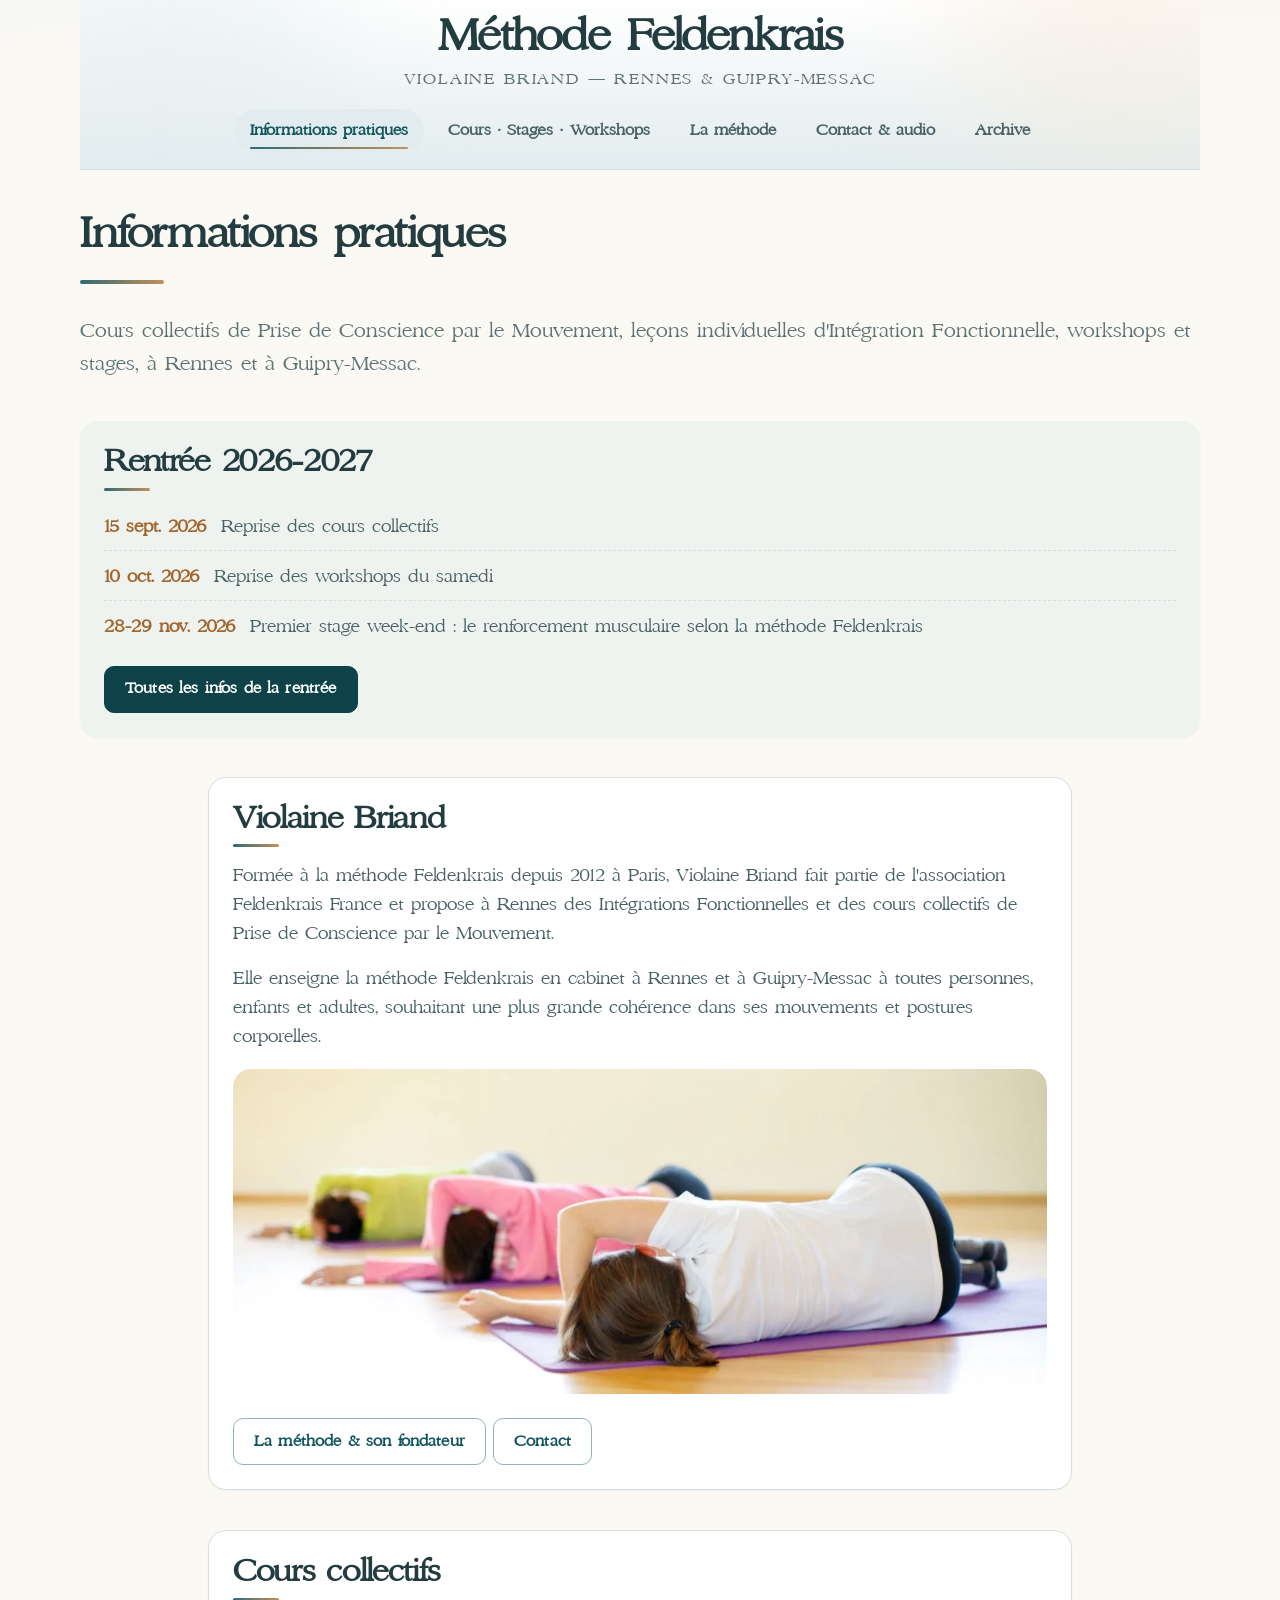
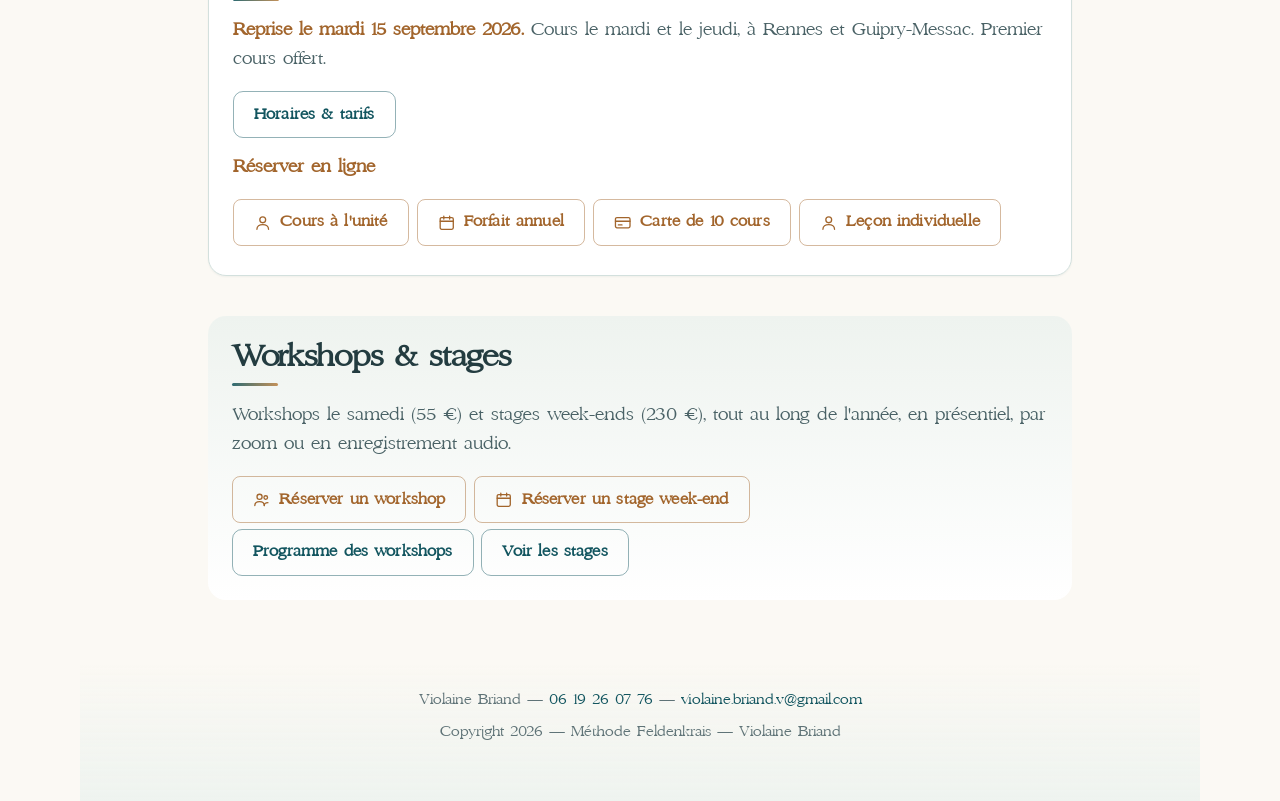
==== commit 90ef3127: "Correction date reprise (15 septembre) et titre workshop février (Se retourner aisément)" ====
--- a/index.html
+++ b/index.html
@@ -75,7 +75,7 @@
       <section class="card rentree" aria-labelledby="titre-rentree">
         <h2 class="widget-title" id="titre-rentree">Rentrée 2026-2027</h2>
         <ul class="event-list">
-          <li><a href="stage.html"><span class="event-date">14 sept. 2026</span> Reprise des cours collectifs</a></li>
+          <li><a href="stage.html"><span class="event-date">15 sept. 2026</span> Reprise des cours collectifs</a></li>
           <li><a href="stage.html"><span class="event-date">10 oct. 2026</span> Reprise des workshops du samedi</a></li>
           <li><a href="stage.html"><span class="event-date">28-29 nov. 2026</span> Premier stage week-end : le renforcement musculaire selon la méthode Feldenkrais</a></li>
         </ul>
@@ -104,7 +104,7 @@
         <!-- Bloc 2 : cours collectifs -->
         <section class="card" aria-labelledby="titre-cours">
           <h2 class="widget-title" id="titre-cours">Cours collectifs</h2>
-          <p><strong class="accent">Reprise le mardi 14 septembre 2026.</strong> Cours le mardi et le jeudi, à Rennes et Guipry-Messac. Premier cours offert.</p>
+          <p><strong class="accent">Reprise le mardi 15 septembre 2026.</strong> Cours le mardi et le jeudi, à Rennes et Guipry-Messac. Premier cours offert.</p>
           <p><a class="button" href="stage.html">Horaires &amp; tarifs</a></p>
 
           <p><strong class="accent">Réserver en ligne</strong></p>
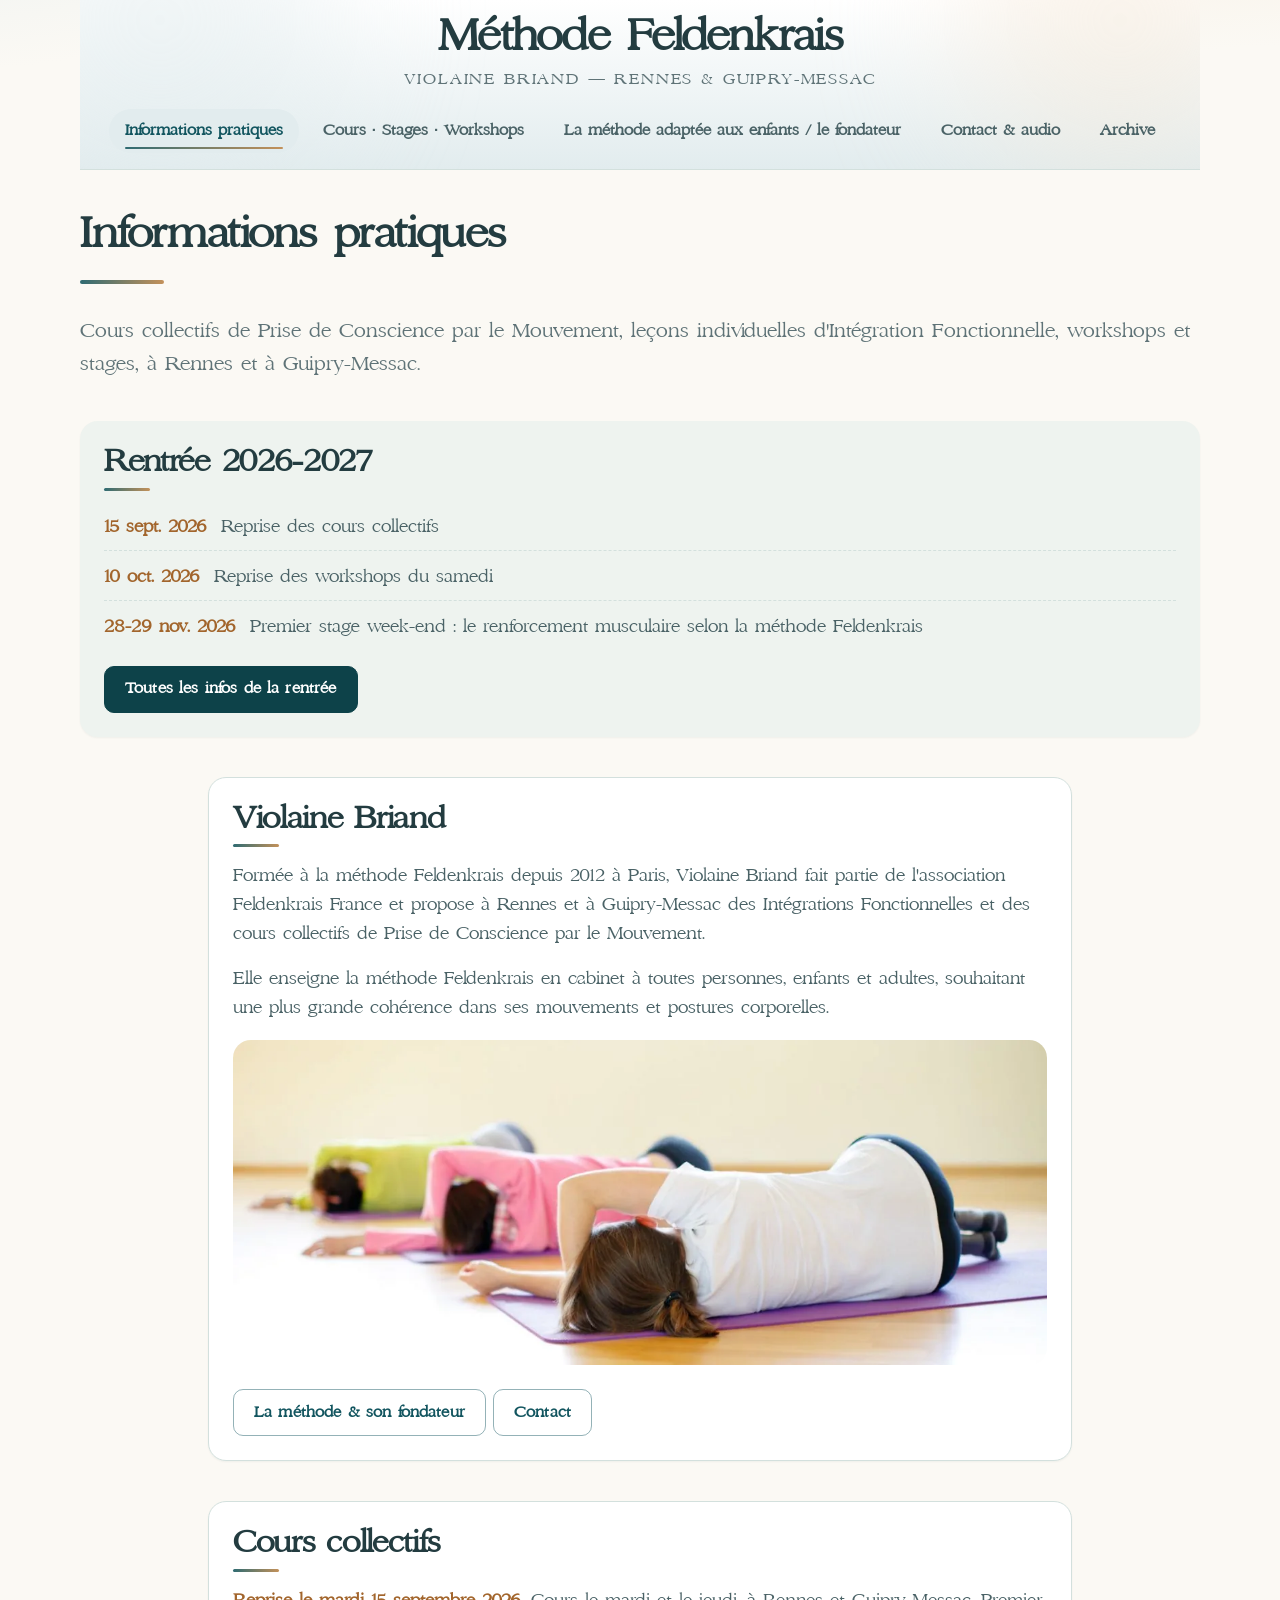
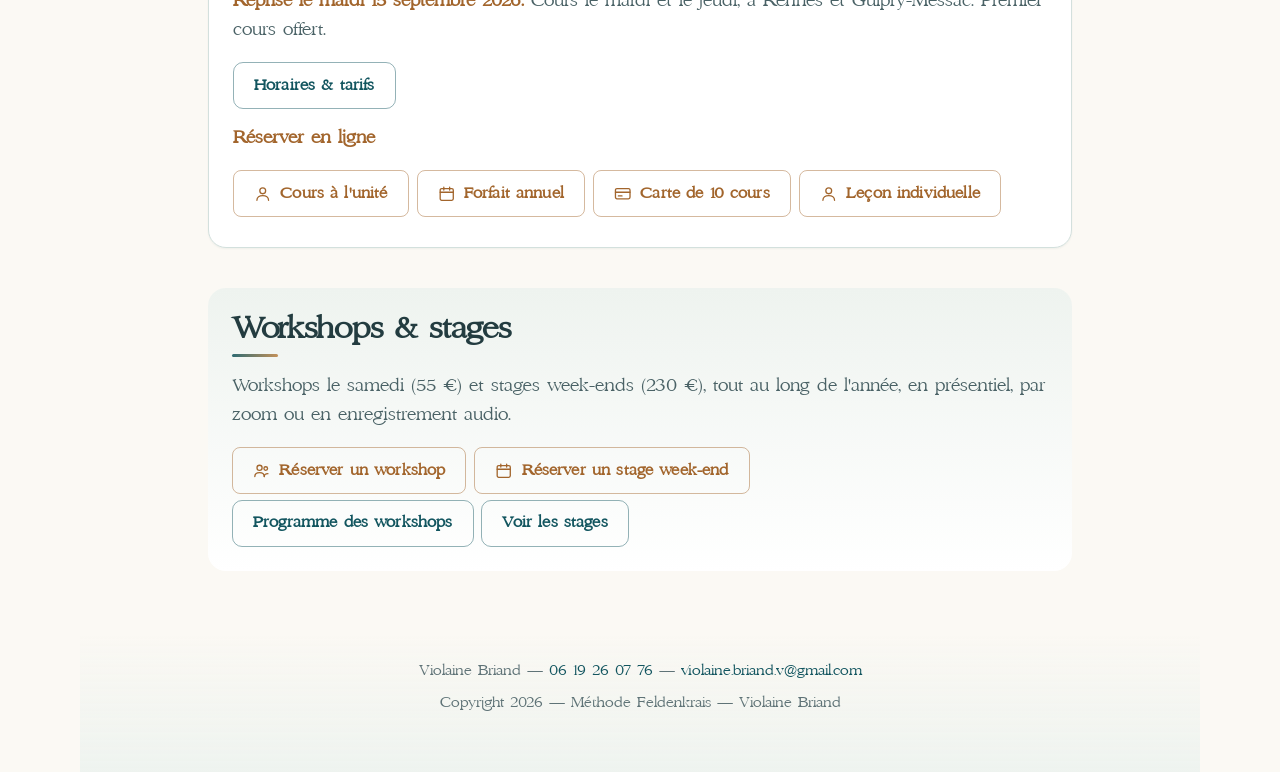
==== commit c40ec955: "Rentrée 2026 : stages visibles, réservation par workshop et correctifs - Restaure stage.html corromp" ====
--- a/index.html
+++ b/index.html
@@ -59,7 +59,7 @@
           <ul id="primary-menu">
             <li class="page_item current_page_item"><a href="index.html" aria-current="page">Informations pratiques</a></li>
             <li class="page_item"><a href="stage.html">Cours · Stages · Workshops</a></li>
-            <li class="page_item"><a href="methode.html">La méthode</a></li>
+            <li class="page_item"><a href="methode.html">La méthode adaptée aux enfants / le fondateur</a></li>
             <li class="page_item"><a href="contact.html">Contact &amp; audio</a></li>
             <li class="page_item"><a href="actualite.html">Archive</a></li>
           </ul>
@@ -87,8 +87,8 @@
         <!-- Bloc 1 : présentation -->
         <section class="card" aria-labelledby="titre-violaine">
           <h2 class="widget-title" id="titre-violaine">Violaine Briand</h2>
-          <p>Formée à la méthode Feldenkrais depuis 2012 à Paris, Violaine Briand fait partie de l'association Feldenkrais France et propose à Rennes des Intégrations Fonctionnelles et des cours collectifs de Prise de Conscience par le Mouvement.</p>
-          <p>Elle enseigne la méthode Feldenkrais en cabinet à Rennes et à Guipry-Messac à toutes personnes, enfants et adultes, souhaitant une plus grande cohérence dans ses mouvements et postures corporelles.</p>
+          <p>Formée à la méthode Feldenkrais depuis 2012 à Paris, Violaine Briand fait partie de l'association Feldenkrais France et propose à Rennes et à Guipry-Messac des Intégrations Fonctionnelles et des cours collectifs de Prise de Conscience par le Mouvement.</p>
+          <p>Elle enseigne la méthode Feldenkrais en cabinet à toutes personnes, enfants et adultes, souhaitant une plus grande cohérence dans ses mouvements et postures corporelles.</p>
 
           <picture>
             <source srcset="assets/images/cours-collectif-photo.webp" type="image/webp">
--- a/assets/css/style.css
+++ b/assets/css/style.css
@@ -30,6 +30,7 @@
   --teal-soft:   #e2ecee;
   --orange:      #c3915a;
   --orange-dark: #a2652c;
+  --orange-deep: #8a5220;
   --orange-soft: #f5e9d9;
 
   --ink:   #233c40;
@@ -386,10 +387,11 @@
 /* ---- Listes de dates ---- */
 .schedule { list-style: none; padding: 0; }
 .schedule li {
+  align-items: center;
   border-bottom: 1px dashed var(--border);
   display: grid;
-  gap: 0.1rem 1rem;
-  grid-template-columns: 9.5rem 1fr;
+  gap: 0.35rem 1rem;
+  grid-template-columns: 10rem minmax(0, 1fr) auto;
   padding: 0.5rem 0;
   transition: padding-left 0.25s ease;
 }
@@ -397,6 +399,48 @@
 .schedule li:last-child { border-bottom: none; }
 .schedule .date { color: var(--teal-dark); font-weight: 700; }
 .schedule .theme { color: var(--text); }
+
+/* Pastille de réservation par workshop */
+.slot-book {
+  align-items: center;
+  background: var(--bg);
+  border: 1px solid var(--border);
+  border-radius: 999px;
+  color: var(--teal-dark);
+  display: inline-flex;
+  font-family: var(--font-accent);
+  font-size: 0.78rem;
+  font-weight: 600;
+  gap: 0.45rem;
+  letter-spacing: 0.01em;
+  padding: 0.25rem 0.75rem 0.25rem 0.55rem;
+  white-space: nowrap;
+  transition: background 0.2s ease, border-color 0.2s ease, color 0.2s ease, transform 0.2s ease;
+}
+.slot-book::before {
+  background-position: center;
+  background-repeat: no-repeat;
+  background-size: 72%;
+  border: 1.5px solid currentColor;
+  border-radius: 5px;
+  content: "";
+  flex: none;
+  height: 0.95em;
+  width: 0.95em;
+  transition: background-color 0.2s ease;
+}
+.slot-book:hover,
+.slot-book:focus-visible {
+  background: var(--teal-dark);
+  border-color: var(--teal-dark);
+  color: #fff;
+  transform: translateY(-1px);
+}
+.slot-book:hover::before,
+.slot-book:focus-visible::before {
+  background-color: #fff;
+  background-image: url("data:image/svg+xml,%3Csvg xmlns='http://www.w3.org/2000/svg' viewBox='0 0 12 12'%3E%3Cpath d='M2.5 6.2l2.2 2.2L9.5 3.6' fill='none' stroke='%2312555f' stroke-width='1.8' stroke-linecap='round' stroke-linejoin='round'/%3E%3C/svg%3E");
+}
 
 .info-list { list-style: none; padding: 0; }
 .info-list li { border-bottom: 1px dashed var(--border); padding: 0.45rem 0; }
@@ -474,6 +518,14 @@
   color: #fff;
 }
 
+.button--lg {
+  font-size: 1.05rem;
+  padding: 0.85rem 1.75rem;
+}
+a.button[href*="buy.stripe.com"].button--lg { border-radius: 12px; }
+
+.card-cta { margin-top: var(--space-md); margin-bottom: 0; }
+
 .pay-list .button {
   color: var(--orange-dark);
   border-color: rgba(162, 101, 44, 0.45);
@@ -514,31 +566,64 @@
 /* ---- Polices spécifiques par page ---- */
 body.blog .page-title { font-family: var(--font-subhead); font-weight: 600; }
 
-/* ---- Stage dépliable (accordéon) ---- */
-.stage-details { margin: 0.5rem 0 1rem; }
-.stage-details summary {
-  list-style: none;
-  cursor: pointer;
+/* ---- Stages (liste empilée) ---- */
+.stage-list {
+  display: grid;
+  gap: var(--space-md);
+  margin-top: var(--space-md);
+}
+.stage-item {
+  border-left: 2px solid var(--teal-soft);
+  padding-left: 1.5rem;
+  position: relative;
+}
+.stage-item::before {
+  content: "";
+  position: absolute;
+  top: 0.55rem;
+  left: -0.4rem;
+  width: 0.7rem;
+  height: 0.7rem;
+  border-radius: 50%;
+  background: linear-gradient(135deg, var(--teal), var(--orange));
+  box-shadow: 0 0 0 3px var(--bg);
+}
+.stage-head {
+  align-items: baseline;
+  display: flex;
+  flex-wrap: wrap;
+  gap: 0.35rem 0.9rem;
+}
+.stage-title {
+  color: var(--ink);
   font-family: var(--font-display);
+  font-size: 1.3rem;
   font-weight: 600;
-  font-size: 1.4rem;
-  line-height: 1.3;
-  color: var(--ink);
-}
-.stage-details summary::-webkit-details-marker { display: none; }
-.stage-details summary::before {
-  content: "+";
-  display: inline-block;
-  margin-right: 0.6rem;
-  font-weight: 700;
-  color: var(--orange-dark);
-}
-.stage-details[open] summary::before { content: "–"; }
-.stage-details-body {
-  margin-top: 0.75rem;
-  padding-left: 1.5rem;
-  border-left: 2px solid var(--teal-soft);
-}
+  line-height: 1.35;
+  margin: 0;
+}
+.stage-info {
+  align-items: center;
+  background: var(--orange-soft);
+  border-radius: 999px;
+  color: var(--orange-deep);
+  display: inline-flex;
+  font-family: var(--font-accent);
+  font-size: 0.8rem;
+  font-weight: 600;
+  padding: 0.2rem 0.75rem;
+  white-space: nowrap;
+  transition: background 0.2s ease, color 0.2s ease;
+}
+.stage-info:hover,
+.stage-info:focus-visible {
+  background: var(--orange-deep);
+  color: #fff;
+}
+.stage-body {
+  margin-top: var(--space-xs);
+}
+.stage-body > p:last-child { margin-bottom: 0; }
 
 /* ---- Footer ---- */
 .site-footer {
@@ -665,7 +750,13 @@
   .main-navigation .menu-toggle[aria-expanded="true"] .menu-toggle-icon::before { transform: rotate(45deg); }
   .main-navigation .menu-toggle[aria-expanded="true"] .menu-toggle-icon::after { transform: rotate(-45deg); }
 
-  .schedule li { grid-template-columns: 1fr; }
+  .schedule li {
+    grid-template-columns: minmax(0, 1fr) auto;
+    row-gap: 0.4rem;
+  }
+  .schedule .date { grid-area: 1 / 1; }
+  .schedule .slot-book { grid-area: 1 / 2; justify-self: end; }
+  .schedule .theme { grid-area: 2 / 1 / 3 / -1; }
 }
 
 /* ---- Accessibilité ---- */
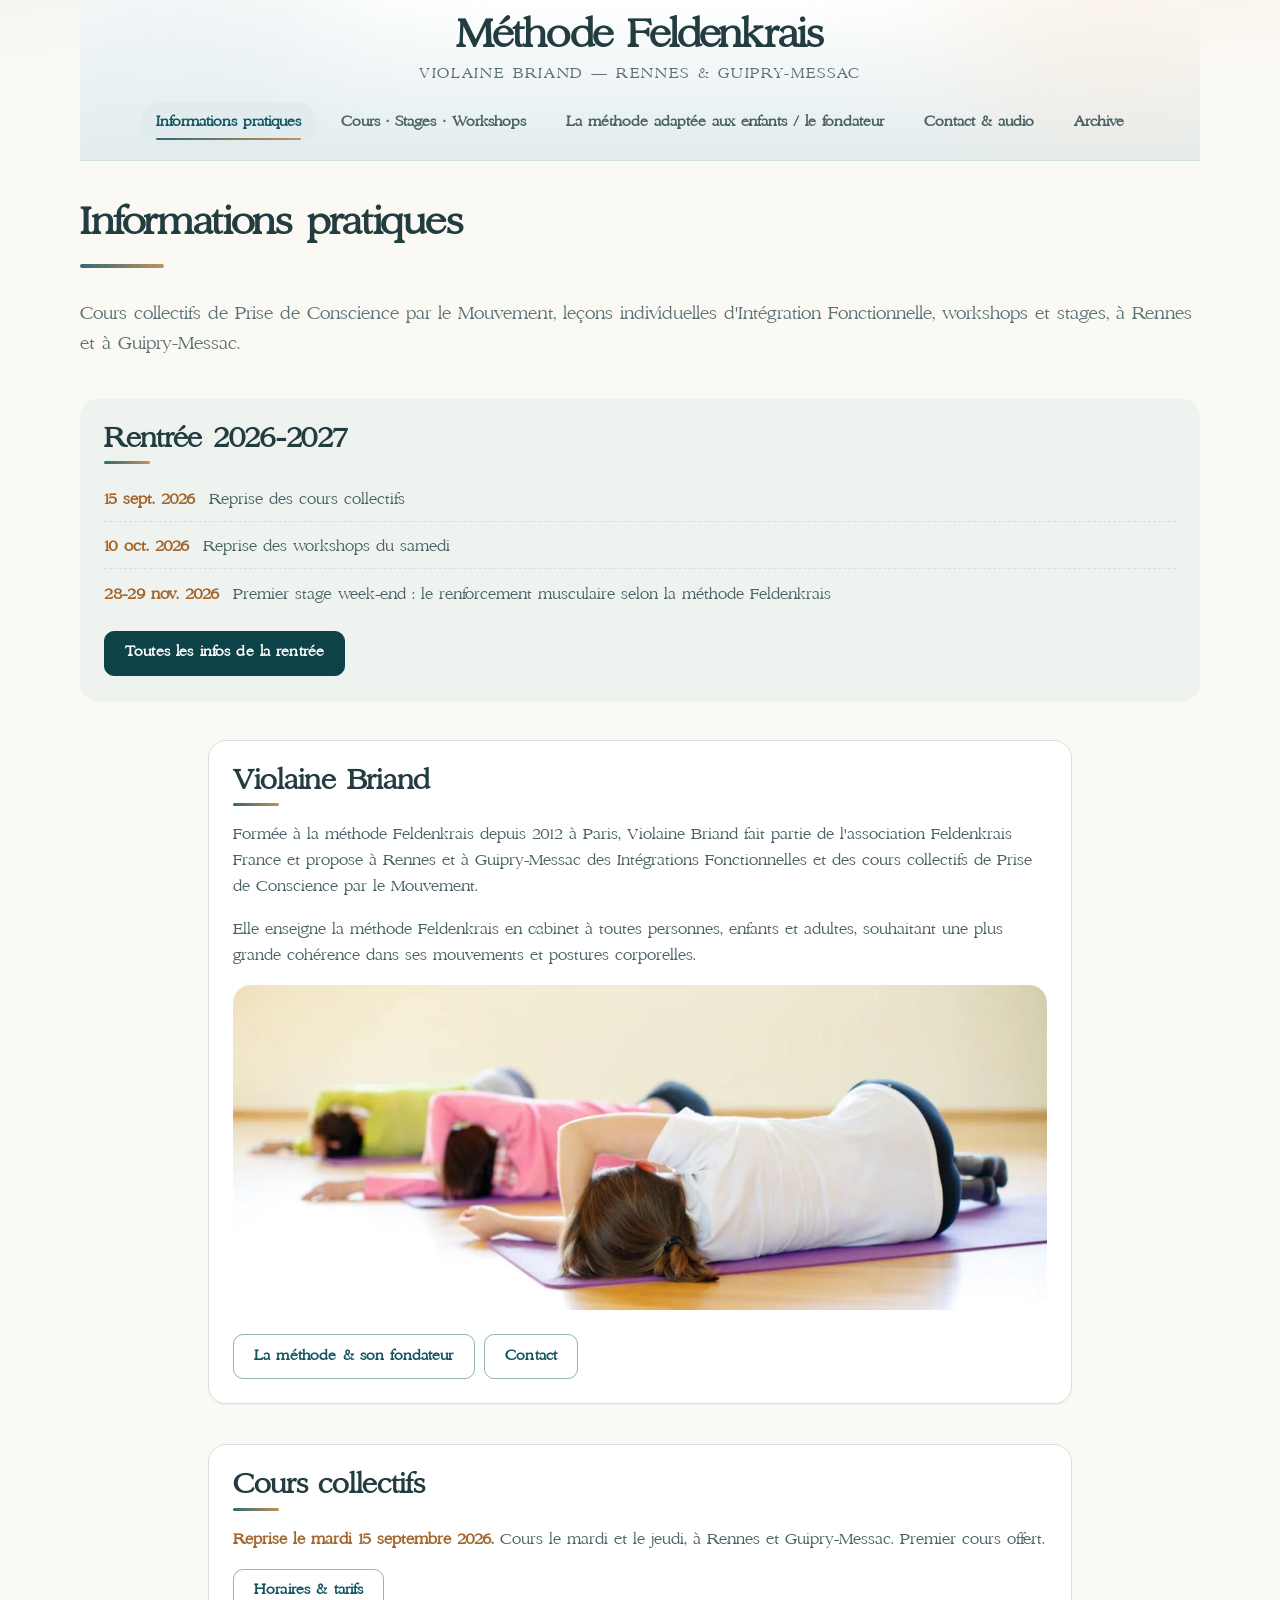
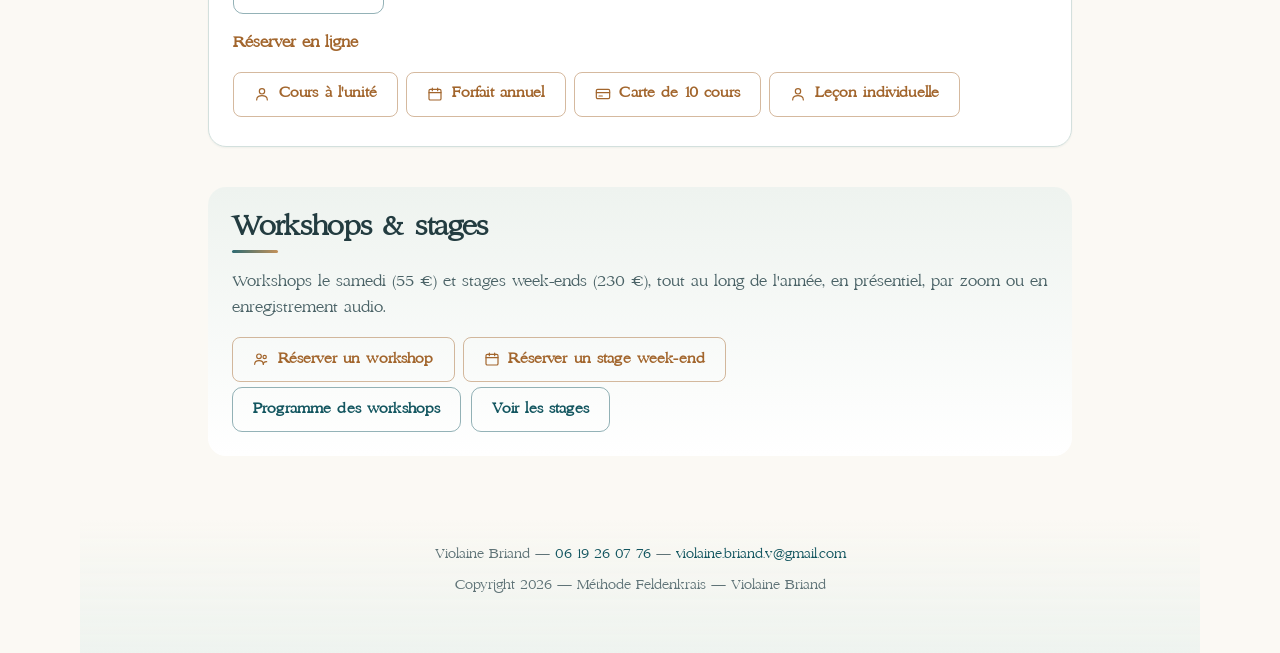
==== commit 2752a404: "UI mobile : menu fiable sur iOS, boutons espacés, typographie réduite - Menu mobile sorti du header " ====
--- a/index.html
+++ b/index.html
@@ -2,7 +2,7 @@
 <html lang="fr">
 <head>
   <meta charset="UTF-8">
-  <meta name="viewport" content="width=device-width, initial-scale=1">
+  <meta name="viewport" content="width=device-width, initial-scale=1, viewport-fit=cover">
   <title>Feldenkrais à Rennes : cours, ateliers et tarifs — Violaine Briand</title>
   <meta name="description" content="Cours collectifs et leçons individuelles de la méthode Feldenkrais à Rennes et Guipry-Messac avec Violaine Briand. Horaires, tarifs, workshops 2026-2027 et stages.">
   <link rel="canonical" href="https://www.violainebriand.com/">
@@ -95,7 +95,7 @@
             <img src="assets/images/cours-collectif-photo.jpg" alt="Cours collectif de méthode Feldenkrais à Rennes" width="1200" height="480" fetchpriority="high" decoding="async">
           </picture>
 
-          <p class="mt-md">
+          <p class="mt-md button-row">
             <a class="button" href="methode.html">La méthode &amp; son fondateur</a>
             <a class="button" href="contact.html">Contact</a>
           </p>
@@ -124,7 +124,7 @@
             <li><a class="button" href="https://buy.stripe.com/7sY7sL0C11s55Z962WgrS04" target="_blank" rel="noopener"><svg class="pay-icon" viewBox="0 0 24 24" fill="none" stroke="currentColor" stroke-width="1.8" stroke-linecap="round" stroke-linejoin="round" aria-hidden="true"><circle cx="9" cy="8" r="3.5"/><path d="M2.5 20c0-3.5 3-5.5 6.5-5.5s6.5 2 6.5 5.5"/><circle cx="17.5" cy="9" r="2.5"/><path d="M15.5 20c0-2.5 2-4 5-4"/></svg> Réserver un workshop</a></li>
             <li><a class="button" href="https://buy.stripe.com/5kQcN5esRc6J3R10ICgrS0b" target="_blank" rel="noopener"><svg class="pay-icon" viewBox="0 0 24 24" fill="none" stroke="currentColor" stroke-width="1.8" stroke-linecap="round" stroke-linejoin="round" aria-hidden="true"><rect x="3" y="5" width="18" height="16" rx="2"/><path d="M3 10h18M8 3v4M16 3v4"/></svg> Réserver un stage week-end</a></li>
           </ul>
-          <p>
+          <p class="button-row">
             <a class="button" href="stage.html">Programme des workshops</a>
             <a class="button" href="stage.html">Voir les stages</a>
           </p>
--- a/assets/css/style.css
+++ b/assets/css/style.css
@@ -49,14 +49,14 @@
   --font-nav:     'Benefits', 'Quicksand', 'Helvetica Neue', Helvetica, Arial, sans-serif;
   --font-accent:  'Benefits', 'Quicksand', 'Helvetica Neue', Helvetica, Arial, sans-serif;
 
-  --fs-display: clamp(2.25rem, 1.5rem + 2.6vw, 3.5rem);
-  --fs-h1:      clamp(1.9rem, 1.4rem + 1.6vw, 2.6rem);
-  --fs-h2:      clamp(1.5rem, 1.25rem + 0.8vw, 2rem);
-  --fs-h3:      1.375rem;
-  --fs-h4:      1.125rem;
-  --fs-lead:    1.1875rem;
-  --fs-body:    1.0625rem;
-  --fs-sm:      0.9375rem;
+  --fs-display: clamp(2rem, 1.35rem + 2.35vw, 3.15rem);
+  --fs-h1:      clamp(1.7rem, 1.25rem + 1.45vw, 2.35rem);
+  --fs-h2:      clamp(1.35rem, 1.1rem + 0.72vw, 1.8rem);
+  --fs-h3:      1.24rem;
+  --fs-h4:      1.01rem;
+  --fs-lead:    1.07rem;
+  --fs-body:    0.96rem;
+  --fs-sm:      0.84rem;
 
   --space-xs: 0.5rem;
   --space-sm: 1rem;
@@ -183,7 +183,7 @@
 .site-title {
   color: var(--ink);
   font-family: var(--font-display);
-  font-size: clamp(1.7rem, 1.3rem + 2.2vw, 2.7rem);
+  font-size: clamp(1.55rem, 1.15rem + 2vw, 2.45rem);
   font-weight: 700;
   letter-spacing: -0.02em;
   line-height: 1.15;
@@ -192,7 +192,7 @@
 .site-branding a:hover .site-title { color: var(--teal-dark); }
 .site-description {
   font-family: var(--font-display);
-  font-size: 0.95rem;
+  font-size: 0.87rem;
   font-weight: 400;
   letter-spacing: 0.12em;
   text-transform: uppercase;
@@ -201,7 +201,7 @@
 }
 
 /* ---- Navigation ---- */
-.main-navigation { font-family: var(--font-nav); font-size: 0.95rem; }
+.main-navigation { font-family: var(--font-nav); font-size: 0.87rem; }
 
 .main-navigation .menu-toggle {
   display: none;
@@ -272,6 +272,12 @@
   color: var(--teal-dark);
 }
 
+/* ---- Menu mobile ----
+   Overlay rattaché au <body> (construit en JS), masqué en desktop.
+   Il reste sous le header (z-index 90 < 100), ce qui garde le bouton
+   « Menu / Fermer » visible et cliquable par-dessus le panneau. */
+.mobile-menu { display: none; }
+
 /* ---- Skip link ---- */
 .skip-link {
   position: absolute;
@@ -372,14 +378,14 @@
 }
 .post:last-of-type { border-bottom: none; }
 .entry-header { margin-bottom: var(--space-sm); }
-.entry-title { font-family: var(--font-subhead); font-weight: 600; font-size: 1.5rem; margin-bottom: 0.25rem; }
+.entry-title { font-family: var(--font-subhead); font-weight: 600; font-size: 1.35rem; margin-bottom: 0.25rem; }
 .entry-meta {
   align-items: center;
   color: var(--muted);
   display: flex;
   flex-wrap: wrap;
   font-family: var(--font-accent);
-  font-size: 0.85rem;
+  font-size: 0.78rem;
   gap: 0.75rem;
 }
 .entry-content > *:last-child { margin-bottom: 0; }
@@ -409,7 +415,7 @@
   color: var(--teal-dark);
   display: inline-flex;
   font-family: var(--font-accent);
-  font-size: 0.78rem;
+  font-size: 0.71rem;
   font-weight: 600;
   gap: 0.45rem;
   letter-spacing: 0.01em;
@@ -464,6 +470,16 @@
 }
 .pay-icon { width: 1.15em; height: 1.15em; flex: none; }
 
+/* Groupe de boutons côte à côte (flex, gap, retour à la ligne) */
+.button-row {
+  display: flex;
+  flex-wrap: wrap;
+  align-items: flex-start;
+  gap: 0.6rem;
+  margin-bottom: var(--space-sm);
+}
+.button-row > .button { margin: 0; }
+
 /* ---- Bloc rentrée / événements ---- */
 .rentree {
   background: var(--bg-soft);
@@ -495,7 +511,7 @@
   border-radius: 10px;
   font-family: var(--font-accent);
   font-weight: 600;
-  font-size: 0.95rem;
+  font-size: 0.87rem;
   letter-spacing: 0.01em;
   padding: 0.6rem 1.25rem;
   text-decoration: none;
@@ -519,8 +535,8 @@
 }
 
 .button--lg {
-  font-size: 1.05rem;
-  padding: 0.85rem 1.75rem;
+  font-size: 0.95rem;
+  padding: 0.8rem 1.6rem;
 }
 a.button[href*="buy.stripe.com"].button--lg { border-radius: 12px; }
 
@@ -547,7 +563,7 @@
 figcaption {
   color: var(--muted);
   font-family: var(--font-accent);
-  font-size: 0.85rem;
+  font-size: 0.78rem;
   font-style: italic;
   margin-top: var(--space-xs);
   text-align: center;
@@ -597,7 +613,7 @@
 .stage-title {
   color: var(--ink);
   font-family: var(--font-display);
-  font-size: 1.3rem;
+  font-size: 1.18rem;
   font-weight: 600;
   line-height: 1.35;
   margin: 0;
@@ -609,7 +625,7 @@
   color: var(--orange-deep);
   display: inline-flex;
   font-family: var(--font-accent);
-  font-size: 0.8rem;
+  font-size: 0.72rem;
   font-weight: 600;
   padding: 0.2rem 0.75rem;
   white-space: nowrap;
@@ -629,7 +645,7 @@
 .site-footer {
   border-top: none;
   color: var(--muted);
-  font-size: 0.9rem;
+  font-size: 0.82rem;
   padding: var(--space-md) 0 var(--space-lg);
   background: linear-gradient(180deg, rgba(255, 255, 255, 0) 0%, var(--bg-soft) 100%);
 }
@@ -688,7 +704,11 @@
 @media (max-width: 48rem) {
   .panel-grid { grid-template-columns: 1fr !important; gap: var(--space-md); }
 
-  body.menu-open { overflow: hidden; }
+  /* Verrou de défilement : on ne touche qu'à <html> pour ne pas casser
+     la position sticky du header (WebKit la désactive si <body> devient
+     conteneur de défilement). Le blocage du fond sur iOS est complété
+     par un garde touchmove en JS. */
+  html.menu-open { overflow: hidden; }
 
   .main-navigation .menu-toggle {
     display: flex;
@@ -696,39 +716,64 @@
     z-index: 301;
   }
 
-  .main-navigation .menu {
+  /* La nav horizontale du header est remplacée par l'overlay mobile
+     (enfant de <body>, construit en JS) */
+  .main-navigation .menu { display: none; }
+
+  .mobile-menu {
     position: fixed;
     inset: 0;
-    z-index: 300;
+    z-index: 90;
     display: flex;
     flex-direction: column;
     align-items: center;
     justify-content: center;
-    padding: 2rem;
+    height: 100vh;
+    height: 100dvh;
+    padding: calc(var(--header-h, 6.5rem) + env(safe-area-inset-top))
+             calc(1.5rem + env(safe-area-inset-right))
+             calc(1.5rem + env(safe-area-inset-bottom))
+             calc(1.5rem + env(safe-area-inset-left));
     background: linear-gradient(180deg, var(--bg-page) 0%, var(--teal-soft) 100%);
+    overscroll-behavior: contain;
+    overflow-y: auto;
     opacity: 0;
     visibility: hidden;
-    transition: opacity 0.3s ease, visibility 0.3s ease;
-  }
-  .main-navigation .menu.toggled {
+    transform: translateY(-0.75rem);
+    transition: opacity 0.3s ease, visibility 0.3s ease, transform 0.3s ease;
+  }
+  .mobile-menu.toggled {
     opacity: 1;
     visibility: visible;
-  }
-
-  .main-navigation ul {
+    transform: translateY(0);
+  }
+  .mobile-menu > nav {
+    width: 100%;
+    max-width: 22rem;
+  }
+  .mobile-menu ul {
+    display: flex;
     flex-direction: column;
-    gap: 1rem;
-    width: 100%;
-    max-width: 20rem;
+    gap: 0.7rem;
+    list-style: none;
+    margin: 0;
+    padding: 0;
     text-align: center;
   }
-  .main-navigation li { width: 100%; }
-  .main-navigation a {
-    font-size: 1.25rem;
-    padding: 0.7rem 1.2rem;
-    border-bottom: none;
-  }
-  .main-navigation a::after { display: none; }
+  .mobile-menu li { margin: 0; }
+  .mobile-menu a {
+    border-radius: 12px;
+    color: var(--teal-dark);
+    display: block;
+    font-family: var(--font-nav);
+    font-size: 1.1rem;
+    font-weight: 600;
+    padding: 0.75rem 1.2rem;
+    transition: background 0.2s ease;
+  }
+  .mobile-menu a:hover,
+  .mobile-menu a:focus-visible { background: var(--bg-soft); }
+  .mobile-menu .current_page_item > a { background: var(--teal-soft); }
 
   .main-navigation .menu-toggle[aria-expanded="true"] .menu-toggle-icon {
     border-top: none;
@@ -750,6 +795,24 @@
   .main-navigation .menu-toggle[aria-expanded="true"] .menu-toggle-icon::before { transform: rotate(45deg); }
   .main-navigation .menu-toggle[aria-expanded="true"] .menu-toggle-icon::after { transform: rotate(-45deg); }
 
+  /* Boutons : empilés pleine largeur pour une zone de tap confortable */
+  .button-row {
+    flex-direction: column;
+    align-items: stretch;
+  }
+  .button-row .button { text-align: center; }
+
+  .pay-list {
+    flex-direction: column;
+    align-items: stretch;
+    gap: 0.6rem;
+  }
+  .pay-list > li { width: 100%; }
+  .pay-list .button {
+    justify-content: center;
+    width: 100%;
+  }
+
   .schedule li {
     grid-template-columns: minmax(0, 1fr) auto;
     row-gap: 0.4rem;
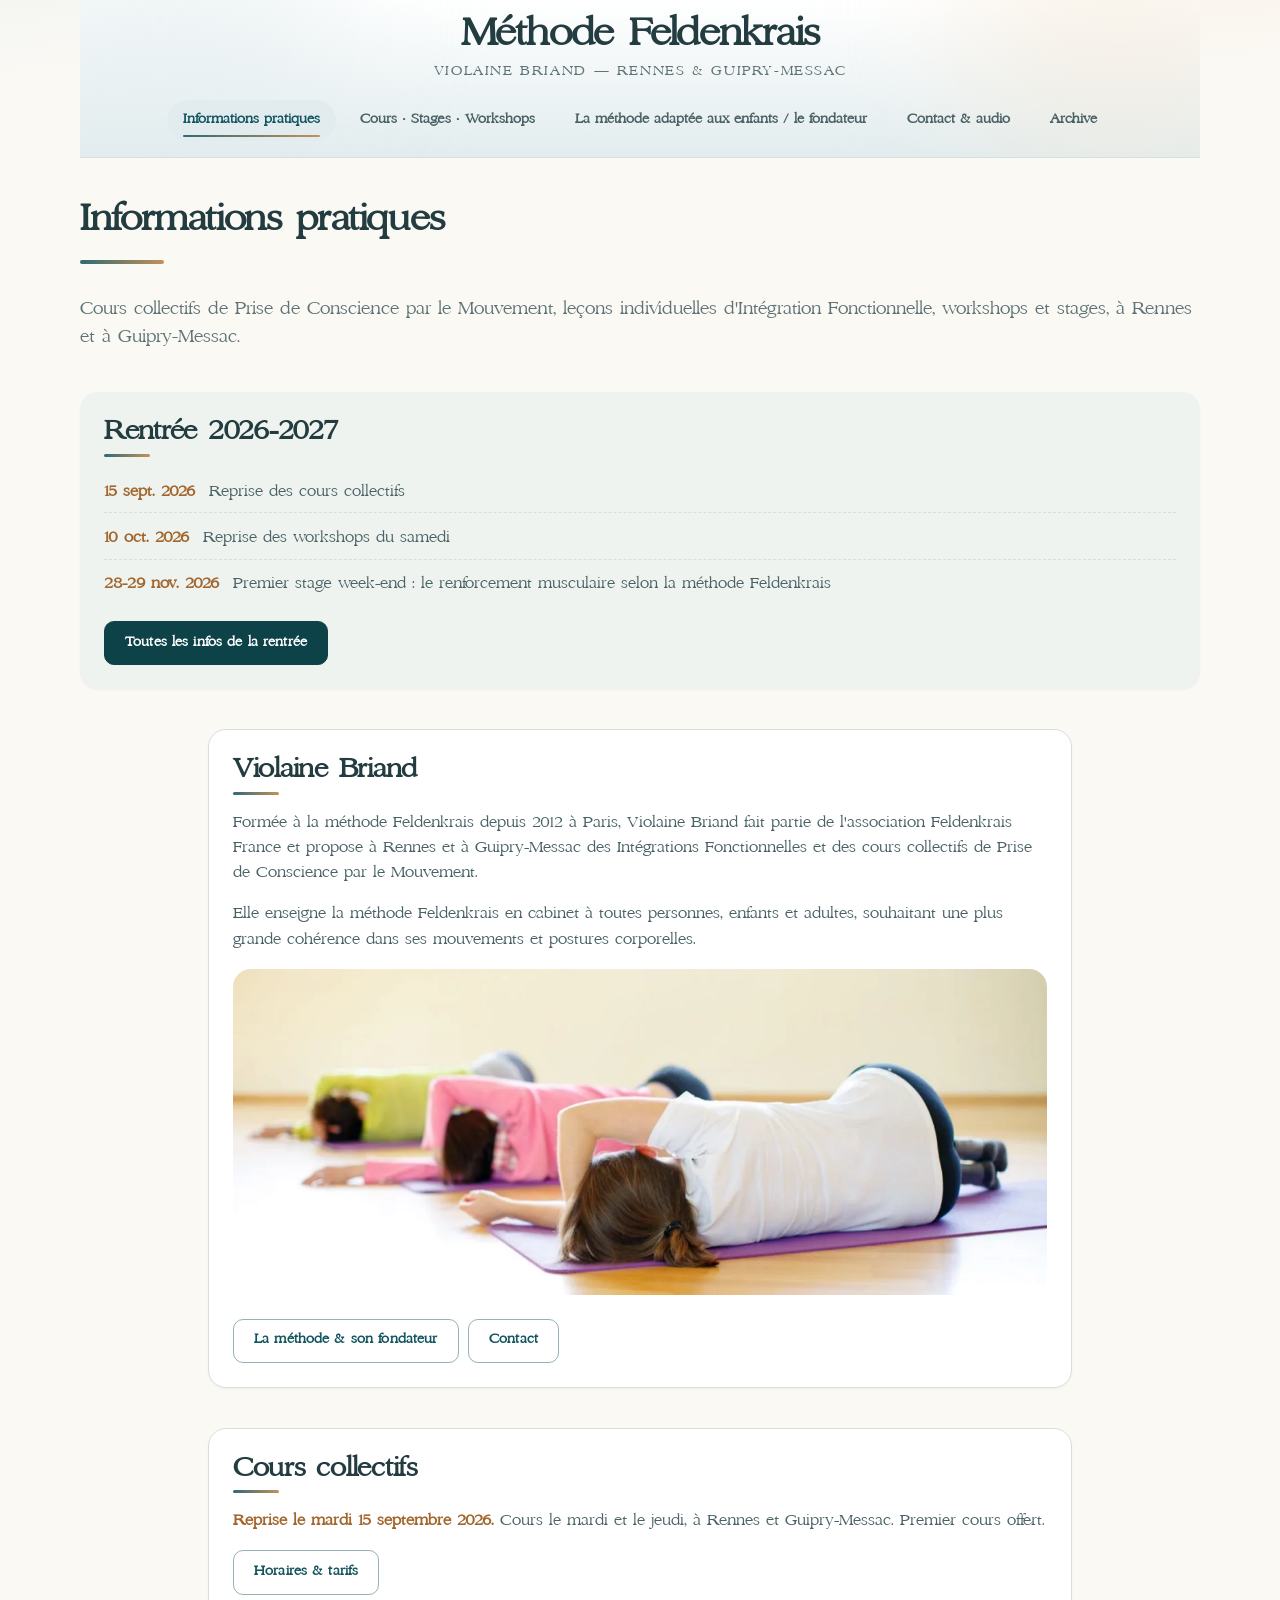
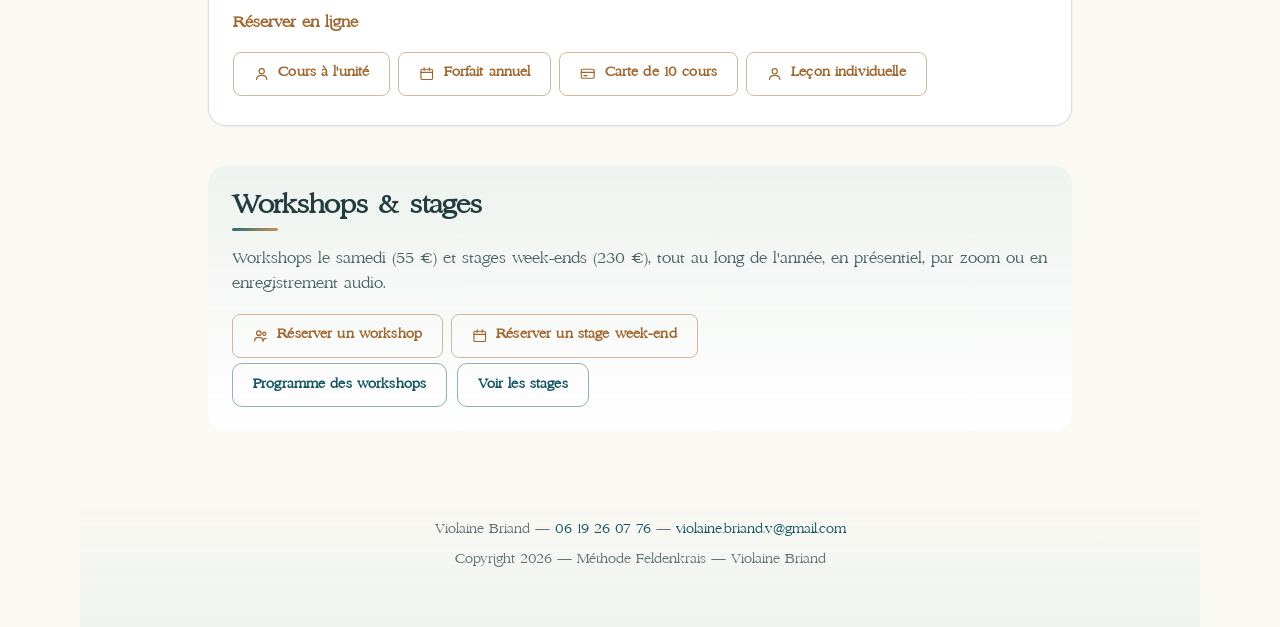
==== commit 1d109c7e: "Menu mobile : croix fiable + typographie légèrement réduite - La croix (FAB) n'est plus bloquée par " ====
--- a/index.html
+++ b/index.html
@@ -16,8 +16,8 @@
   <meta name="theme-color" content="#12555f">
   <link rel="icon" href="assets/images/favicon.svg" type="image/svg+xml">
   <link rel="preload" href="assets/fonts/Benefits.woff2" as="font" type="font/woff2" crossorigin>
-  <link rel="stylesheet" href="assets/css/style.css">
-  <script src="assets/js/main.js" defer></script>
+  <link rel="stylesheet" href="assets/css/style.css?v=20260914b">
+  <script src="assets/js/main.js?v=20260914b" defer></script>
   <script type="application/ld+json">
   {
     "@context": "https://schema.org",
@@ -51,10 +51,6 @@
       </div>
 
       <nav id="site-navigation" class="main-navigation" aria-label="Navigation principale">
-        <button class="menu-toggle" type="button" aria-expanded="false" aria-controls="primary-menu">
-          <span class="menu-toggle-icon" aria-hidden="true"></span>
-          <span class="menu-toggle-label">Menu</span>
-        </button>
         <div class="menu">
           <ul id="primary-menu">
             <li class="page_item current_page_item"><a href="index.html" aria-current="page">Informations pratiques</a></li>
--- a/assets/css/style.css
+++ b/assets/css/style.css
@@ -49,14 +49,14 @@
   --font-nav:     'Benefits', 'Quicksand', 'Helvetica Neue', Helvetica, Arial, sans-serif;
   --font-accent:  'Benefits', 'Quicksand', 'Helvetica Neue', Helvetica, Arial, sans-serif;
 
-  --fs-display: clamp(2rem, 1.35rem + 2.35vw, 3.15rem);
-  --fs-h1:      clamp(1.7rem, 1.25rem + 1.45vw, 2.35rem);
-  --fs-h2:      clamp(1.35rem, 1.1rem + 0.72vw, 1.8rem);
-  --fs-h3:      1.24rem;
-  --fs-h4:      1.01rem;
-  --fs-lead:    1.07rem;
-  --fs-body:    0.96rem;
-  --fs-sm:      0.84rem;
+  --fs-display: clamp(1.94rem, 1.31rem + 2.28vw, 3.06rem);
+  --fs-h1:      clamp(1.65rem, 1.21rem + 1.41vw, 2.28rem);
+  --fs-h2:      clamp(1.31rem, 1.07rem + 0.7vw, 1.75rem);
+  --fs-h3:      1.2rem;
+  --fs-h4:      0.98rem;
+  --fs-lead:    1.04rem;
+  --fs-body:    0.93rem;
+  --fs-sm:      0.82rem;
 
   --space-xs: 0.5rem;
   --space-sm: 1rem;
@@ -183,7 +183,7 @@
 .site-title {
   color: var(--ink);
   font-family: var(--font-display);
-  font-size: clamp(1.55rem, 1.15rem + 2vw, 2.45rem);
+  font-size: clamp(1.5rem, 1.12rem + 1.94vw, 2.38rem);
   font-weight: 700;
   letter-spacing: -0.02em;
   line-height: 1.15;
@@ -192,7 +192,7 @@
 .site-branding a:hover .site-title { color: var(--teal-dark); }
 .site-description {
   font-family: var(--font-display);
-  font-size: 0.87rem;
+  font-size: 0.84rem;
   font-weight: 400;
   letter-spacing: 0.12em;
   text-transform: uppercase;
@@ -201,35 +201,7 @@
 }
 
 /* ---- Navigation ---- */
-.main-navigation { font-family: var(--font-nav); font-size: 0.87rem; }
-
-.main-navigation .menu-toggle {
-  display: none;
-  align-items: center;
-  gap: 0.5rem;
-  margin: 0 auto;
-  background: transparent;
-  border: 1px solid rgba(18, 85, 95, 0.45);
-  border-radius: 10px;
-  color: var(--teal-dark);
-  cursor: pointer;
-  font: inherit;
-  font-weight: 600;
-  padding: 0.6rem 1.2rem;
-  transition: background 0.2s ease, color 0.2s ease;
-}
-.main-navigation .menu-toggle:hover {
-  background: var(--teal-dark);
-  color: #fff;
-}
-.main-navigation .menu-toggle .menu-toggle-icon {
-  display: inline-block;
-  position: relative;
-  width: 1.1em;
-  border-top: 2px solid currentColor;
-  border-bottom: 6px double currentColor;
-  height: 0.75em;
-}
+.main-navigation { font-family: var(--font-nav); font-size: 0.84rem; }
 
 .main-navigation ul {
   display: flex;
@@ -273,10 +245,41 @@
 }
 
 /* ---- Menu mobile ----
-   Overlay rattaché au <body> (construit en JS), masqué en desktop.
-   Il reste sous le header (z-index 90 < 100), ce qui garde le bouton
-   « Menu / Fermer » visible et cliquable par-dessus le panneau. */
+   Overlay plein écran rattaché au <body> (construit en JS), masqué en
+   desktop. L'ouverture repose sur `display` pour rester fiable sur les
+   Safari anciens. Le bouton flottant (FAB) est au-dessus de l'overlay. */
 .mobile-menu { display: none; }
+
+/* ---- Bouton flottant d'ouverture du menu (mobile uniquement) ---- */
+.menu-fab {
+  position: fixed;
+  right: 1rem;
+  bottom: 1rem;
+  right: calc(1rem + env(safe-area-inset-right));
+  bottom: calc(1rem + env(safe-area-inset-bottom));
+  z-index: 310;
+  display: none;
+  align-items: center;
+  justify-content: center;
+  width: 56px;
+  height: 56px;
+  padding: 0;
+  border: none;
+  border-radius: 50%;
+  background: var(--teal-deep);
+  color: #fff;
+  cursor: pointer;
+  box-shadow: 0 14px 30px rgba(13, 66, 73, 0.38);
+  touch-action: manipulation;
+  -webkit-tap-highlight-color: transparent;
+  transition: background 0.2s ease, transform 0.2s ease;
+}
+.menu-fab:hover { background: var(--teal-dark); transform: translateY(-2px); }
+.menu-fab:focus-visible { outline: 3px solid var(--teal-deep); outline-offset: 3px; }
+.menu-fab svg { width: 26px; height: 26px; flex: none; }
+.menu-fab-icon--close { display: none; }
+.menu-fab.is-open .menu-fab-icon--open { display: none; }
+.menu-fab.is-open .menu-fab-icon--close { display: block; }
 
 /* ---- Skip link ---- */
 .skip-link {
@@ -378,14 +381,14 @@
 }
 .post:last-of-type { border-bottom: none; }
 .entry-header { margin-bottom: var(--space-sm); }
-.entry-title { font-family: var(--font-subhead); font-weight: 600; font-size: 1.35rem; margin-bottom: 0.25rem; }
+.entry-title { font-family: var(--font-subhead); font-weight: 600; font-size: 1.31rem; margin-bottom: 0.25rem; }
 .entry-meta {
   align-items: center;
   color: var(--muted);
   display: flex;
   flex-wrap: wrap;
   font-family: var(--font-accent);
-  font-size: 0.78rem;
+  font-size: 0.76rem;
   gap: 0.75rem;
 }
 .entry-content > *:last-child { margin-bottom: 0; }
@@ -415,7 +418,7 @@
   color: var(--teal-dark);
   display: inline-flex;
   font-family: var(--font-accent);
-  font-size: 0.71rem;
+  font-size: 0.69rem;
   font-weight: 600;
   gap: 0.45rem;
   letter-spacing: 0.01em;
@@ -511,7 +514,7 @@
   border-radius: 10px;
   font-family: var(--font-accent);
   font-weight: 600;
-  font-size: 0.87rem;
+  font-size: 0.84rem;
   letter-spacing: 0.01em;
   padding: 0.6rem 1.25rem;
   text-decoration: none;
@@ -535,7 +538,7 @@
 }
 
 .button--lg {
-  font-size: 0.95rem;
+  font-size: 0.92rem;
   padding: 0.8rem 1.6rem;
 }
 a.button[href*="buy.stripe.com"].button--lg { border-radius: 12px; }
@@ -563,7 +566,7 @@
 figcaption {
   color: var(--muted);
   font-family: var(--font-accent);
-  font-size: 0.78rem;
+  font-size: 0.76rem;
   font-style: italic;
   margin-top: var(--space-xs);
   text-align: center;
@@ -613,7 +616,7 @@
 .stage-title {
   color: var(--ink);
   font-family: var(--font-display);
-  font-size: 1.18rem;
+  font-size: 1.14rem;
   font-weight: 600;
   line-height: 1.35;
   margin: 0;
@@ -625,7 +628,7 @@
   color: var(--orange-deep);
   display: inline-flex;
   font-family: var(--font-accent);
-  font-size: 0.72rem;
+  font-size: 0.7rem;
   font-weight: 600;
   padding: 0.2rem 0.75rem;
   white-space: nowrap;
@@ -645,7 +648,7 @@
 .site-footer {
   border-top: none;
   color: var(--muted);
-  font-size: 0.82rem;
+  font-size: 0.8rem;
   padding: var(--space-md) 0 var(--space-lg);
   background: linear-gradient(180deg, rgba(255, 255, 255, 0) 0%, var(--bg-soft) 100%);
 }
@@ -676,6 +679,11 @@
 @keyframes barGrow {
   from { transform: scaleX(0); }
   to   { transform: scaleX(1); }
+}
+
+@keyframes menuIn {
+  from { opacity: 0; transform: translateY(10px); }
+  to   { opacity: 1; transform: translateY(0); }
 }
 
 .site-header  { animation: fadeIn 0.8s ease both; }
@@ -706,50 +714,45 @@
 
   /* Verrou de défilement : on ne touche qu'à <html> pour ne pas casser
      la position sticky du header (WebKit la désactive si <body> devient
-     conteneur de défilement). Le blocage du fond sur iOS est complété
-     par un garde touchmove en JS. */
+     conteneur de défilement). Le fond est aussi bloqué par un garde
+     touchmove en JS. */
   html.menu-open { overflow: hidden; }
-
-  .main-navigation .menu-toggle {
-    display: flex;
-    position: relative;
-    z-index: 301;
-  }
 
   /* La nav horizontale du header est remplacée par l'overlay mobile
      (enfant de <body>, construit en JS) */
   .main-navigation .menu { display: none; }
 
+  /* Le bouton flottant est le seul déclencheur en mobile */
+  .menu-fab { display: inline-flex; }
+
+  /* Ouverture basée sur `display` : visible même sans transition CSS */
   .mobile-menu {
     position: fixed;
     inset: 0;
-    z-index: 90;
-    display: flex;
+    z-index: 300;
+    display: none;
     flex-direction: column;
     align-items: center;
-    justify-content: center;
+    justify-content: flex-start;
     height: 100vh;
     height: 100dvh;
-    padding: calc(var(--header-h, 6.5rem) + env(safe-area-inset-top))
+    padding: 2.5rem 1.5rem 6.5rem 1.5rem;
+    padding: calc(2.5rem + env(safe-area-inset-top))
              calc(1.5rem + env(safe-area-inset-right))
-             calc(1.5rem + env(safe-area-inset-bottom))
+             calc(6.5rem + env(safe-area-inset-bottom))
              calc(1.5rem + env(safe-area-inset-left));
     background: linear-gradient(180deg, var(--bg-page) 0%, var(--teal-soft) 100%);
     overscroll-behavior: contain;
     overflow-y: auto;
-    opacity: 0;
-    visibility: hidden;
-    transform: translateY(-0.75rem);
-    transition: opacity 0.3s ease, visibility 0.3s ease, transform 0.3s ease;
   }
   .mobile-menu.toggled {
-    opacity: 1;
-    visibility: visible;
-    transform: translateY(0);
+    display: flex;
+    animation: menuIn 0.3s ease both;
   }
   .mobile-menu > nav {
     width: 100%;
     max-width: 22rem;
+    margin: auto 0;
   }
   .mobile-menu ul {
     display: flex;
@@ -766,7 +769,7 @@
     color: var(--teal-dark);
     display: block;
     font-family: var(--font-nav);
-    font-size: 1.1rem;
+    font-size: 1.07rem;
     font-weight: 600;
     padding: 0.75rem 1.2rem;
     transition: background 0.2s ease;
@@ -774,26 +777,6 @@
   .mobile-menu a:hover,
   .mobile-menu a:focus-visible { background: var(--bg-soft); }
   .mobile-menu .current_page_item > a { background: var(--teal-soft); }
-
-  .main-navigation .menu-toggle[aria-expanded="true"] .menu-toggle-icon {
-    border-top: none;
-    border-bottom: none;
-    width: 1.15em;
-    height: 1.15em;
-  }
-  .main-navigation .menu-toggle[aria-expanded="true"] .menu-toggle-icon::before,
-  .main-navigation .menu-toggle[aria-expanded="true"] .menu-toggle-icon::after {
-    content: "";
-    position: absolute;
-    top: 50%;
-    left: 0;
-    width: 100%;
-    height: 2px;
-    background: currentColor;
-    border-radius: 2px;
-  }
-  .main-navigation .menu-toggle[aria-expanded="true"] .menu-toggle-icon::before { transform: rotate(45deg); }
-  .main-navigation .menu-toggle[aria-expanded="true"] .menu-toggle-icon::after { transform: rotate(-45deg); }
 
   /* Boutons : empilés pleine largeur pour une zone de tap confortable */
   .button-row {
@@ -833,7 +816,8 @@
 }
 
 @media print {
-  .main-navigation, .skip-link { display: none; }
+  .main-navigation, .skip-link, .menu-fab { display: none; }
+  .mobile-menu { display: none !important; }
   body { color: #000; font-size: 11pt; background: #fff; }
   .card { border: none; box-shadow: none; padding: 0; }
 }
